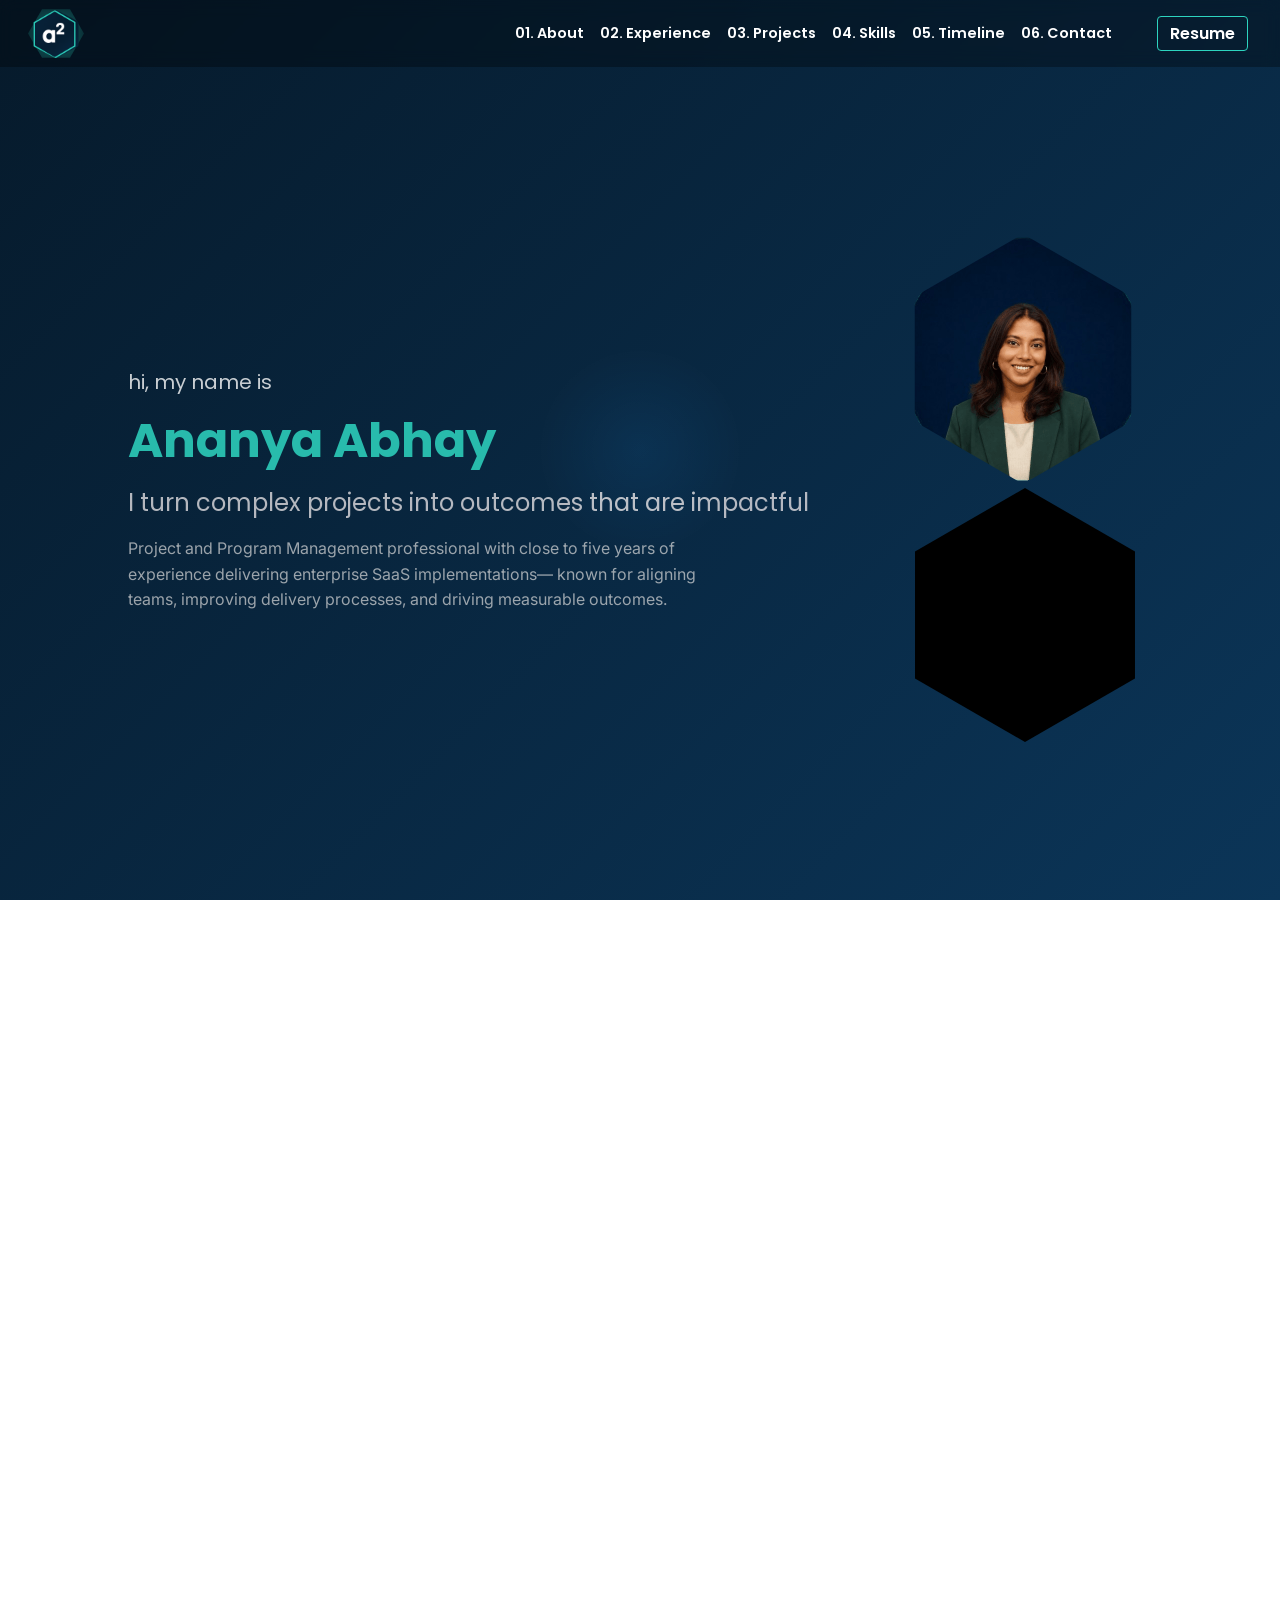
==== index.html @ 92afe9b0 "Refactor job section layout and improve structure" ====
<!DOCTYPE html>
<html lang="en">

<head>

  <meta charset="UTF-8" />
  <meta name="viewport" content="width=device-width,initial-scale=1" />

  <!-- font awesome -->
  <link rel="stylesheet" href="https://cdnjs.cloudflare.com/ajax/libs/font-awesome/6.5.2/css/all.min.css">


  <meta property="og:site_name" content="Ananya Abhay" />

  <meta property="og:image:alt" content="Portrait of Ananya Abhay, SaaS Project Manager and Program Manager" />

  <!-- 1) Basic SEO -->
  <title>Ananya Abhay | Project &amp; Program Manager | SaaS &amp; PMO</title>
  <meta name="description"
    content="Project Manager in Bengaluru with approximately 5 years of program management experience across enterprise Software delivery, PMO governance, consulting, integrations and AI-enabled workflows.">

  <!-- 2) Open Graph -->
  <meta property="og:type" content="profile" />
  <meta property="og:locale" content="en_IN" />
  <meta property="og:url" content="https://ananyaabhay.github.io/" />
  <meta property="og:title" content="Ananya Abhay | Project &amp; Program Manager | SaaS &amp; PMO" />
  <meta property="og:description"
    content="Project and Program Manager in Bengaluru with 5 years across enterprise SaaS delivery, PMO governance, and consulting. Currently a PM Consultant at Deloitte USI.">
  <meta property="og:image" content="https://ananyaabhay.github.io/assets/image_aa.png" />
  <meta property="og:image:width" content="500" />
  <meta property="og:image:height" content="500" />

  <!-- 3) Twitter Card -->
  <meta name="twitter:card" content="summary" />
  <meta name="twitter:title" content="Ananya Abhay | Project &amp; Program Manager | SaaS &amp; PMO" />
  <meta name="twitter:description"
    content="Project and Program Manager in Bengaluru with 5 years across enterprise SaaS delivery, PMO governance, and consulting. Currently a PM Consultant at Deloitte USI.">
  <meta name="twitter:image" content="https://ananyaabhay.github.io/assets/image_aa.png" />

  <!-- 4) JSON-LD Structured Data -->
  <script type="application/ld+json">
{
  "@context": "https://schema.org",
  "@graph": [
    {
      "@type": "WebSite",
      "@id": "https://ananyaabhay.github.io/#website",
      "url": "https://ananyaabhay.github.io/",
      "name": "Ananya Abhay",
      "alternateName": "Ananya Abhay Portfolio"
    },
    {
      "@type": "ProfilePage",
      "@id": "https://ananyaabhay.github.io/#profile",
      "url": "https://ananyaabhay.github.io/",
      "name": "Ananya Abhay | SaaS Project and Program Manager",
      "isPartOf": {
        "@id": "https://ananyaabhay.github.io/#website"
      },
      "mainEntity": {
        "@type": "Person",
        "@id": "https://ananyaabhay.github.io/#person",
        "name": "Ananya Abhay",
        "url": "https://ananyaabhay.github.io/",
        "image": "https://ananyaabhay.github.io/assets/image_aa.png",
        "jobTitle": "Project Management Consultant",
        "description": "Project and Program Manager in Bengaluru with 5 years across enterprise SaaS delivery, PMO governance, professional services, and consulting.",
        "email": "mailto:ananyaabhay@gmail.com",
        "worksFor": {
          "@type": "Organization",
          "name": "Deloitte USI"
        },
        "alumniOf": {
          "@type": "CollegeOrUniversity",
          "name": "Daulat Ram College, University of Delhi"
        },
        "award": [
          "All India Rank 1, Common Entrance Exam, Gokhale Institute of Politics and Economics (2021)",
          "Info Edge Spot-on Award (Q4 2023)",
          "Info Edge Acing It Award (Q3 2022)",
          "Info Edge Star Team Award (Q3 2022)"
        ],
        "address": {
          "@type": "PostalAddress",
          "addressLocality": "Bengaluru",
          "addressRegion": "Karnataka",
          "addressCountry": "IN"
        },
        "knowsAbout": [
          "Program Management",
          "Project Management",
          "PMO Governance",
          "RMO Governance",
          "Enterprise SaaS Implementation",
          "Professional Services Delivery",
          "Agile Delivery",
          "Stakeholder Management",
          "Risk and RAID Management",
          "Resource Planning",
          "Process Optimization",
          "Client Onboarding",
          "Portfolio Management",
          "Enterprise Integrations",
          "User Acceptance Testing",
          "Jira",
          "Confluence",
          "Smartsheet",
          "Power BI",
          "SQL",
          "API Integration Planning",
          "Business Intelligence"
        ],
        "sameAs": [
          "https://www.linkedin.com/in/ananyaabhay",
          "https://github.com/ananyaabhay"
        ]
      }
    }
  ]
}
  </script>
  <link rel="icon" href="assets/favicon.png" sizes="any" type="image/png" />

  <!-- Fonts -->
  <link rel="preconnect" href="https://fonts.googleapis.com">
  <link rel="preconnect" href="https://fonts.gstatic.com" crossorigin>
  <link rel="stylesheet"
    href="https://fonts.googleapis.com/css2?family=Inter:wght@400;600;700&family=Poppins:wght@400;600;700&display=swap">
  <link rel="stylesheet" href="css/styles.css" />
  <link rel="canonical" href="https://ananyaabhay.github.io/" />
</head>

<body>

  <!-- LOADER: hex draws, logo sits inside (clipped) -->
  <div id="loader">
    <div class="loader-wrap" aria-label="Loading">
      <!-- Hex outline that draws -->
      <svg class="loader-hex" viewBox="0 0 100 100" aria-hidden="true">
        <defs>
          <!-- subtle glow on the stroke -->
          <filter id="hexGlow" x="-50%" y="-50%" width="200%" height="200%">
            <feGaussianBlur stdDeviation="2" result="blur" />
            <feMerge>
              <feMergeNode in="blur" />
              <feMergeNode in="SourceGraphic" />
            </feMerge>
          </filter>

          <!-- gradient stroke (very subtle) -->
          <linearGradient id="hexStroke" x1="0%" y1="0%" x2="100%" y2="100%">
            <stop offset="0%" stop-color="#2DD4BF" stop-opacity="0.95" />
            <stop offset="100%" stop-color="#60A5FA" stop-opacity="0.75" />
          </linearGradient>

          <!-- hex clip for the logo -->
          <clipPath id="hexClip">
            <polygon points="50,5 90,30 90,70 50,95 10,70 10,30" />
          </clipPath>
        </defs>

        <polygon class="hex-outline" points="50,5 90,30 90,70 50,95 10,70 10,30" fill="none" stroke="url(#hexStroke)"
          stroke-width="4" stroke-linejoin="round" filter="url(#hexGlow)" />
      </svg>

      <!-- Your favicon, clipped to the hex and faded in -->
      <img class="loader-logo" src="assets/favicon.png" alt="" width="256" height="256">
    </div>
  </div>


  <!-- top nav -->
  <nav class="main-nav">
    <div class="nav-left">
      <button class="menu-toggle" aria-label="Open menu" aria-expanded="false" aria-controls="nav-links">
        <i class="fa-solid fa-bars"></i>
      </button>

      <div class="nav-logo">
        <img src="assets/favicon.png" alt="Ananya Logo" width="256" height="256">
      </div>
    </div>

    <div id="nav-links" class="nav-links">
      <a href="#about">01. About</a>
      <a href="#jobs">02. Experience</a>
      <a href="#projects">03. Projects</a>
      <a href="#skills">04. Skills</a>
      <a href="#timeline">05. Timeline</a>
      <a href="#contact">06. Contact</a>
      <a href="assets/Resume_AA_p.pdf" target="_blank" rel="noopener noreferrer" class="resume-btn">Resume</a>
    </div>
  </nav>


  <!-- landing -->
  <section id="landing">
    <div class="landing-content">
      <p class="intro">hi, my name is</p>
      <h1 class="name">Ananya Abhay</h1>
      <h2 class="tagline">
        I turn complex projects into outcomes that are
        <span id="anim-word">impactful</span>
      </h2>
      <p class="summary">
        Project and Program Management professional with close to five years of experience delivering enterprise SaaS
        implementations—
        known for aligning teams, improving delivery processes, and driving measurable outcomes.
      </p>
    </div>
    <div class="landing-image">
      <div class="hex-frame">
        <img src="assets/image_aa.png" alt="Portrait of Ananya Abhay, SaaS Project Manager and Program Manager"
          width="500" height="500">
        <svg class="hex-outline" viewBox="0 0 100 100" aria-hidden="true" focusable="false">
          <path d="M50 0 L93.3 25 L93.3 75 L50 100 L6.7 75 L6.7 25 Z" />
        </svg>
      </div>
    </div>
  </section>

  <!-- about -->
  <section id="about">
    <div class="section-title"><span class="num">01.</span>
      <h2>About</h2>
    </div>
    <p class="status-badge">
      <span class="status-dot" aria-hidden="true"></span>
      <span class="status-ver">v4.0</span>
      <span class="status-now">Project Management Consultant @ Deloitte USI · Bengaluru</span>
    </p>

    <div class="about-story">

      <div class="about-top">

        <p class="about-lead">
          I work where enterprise delivery, product decisions, and client outcomes meet —
          turning business requirements into practical plans across integrations, UAT,
          go-live, adoption, governance, and AI-enabled workflows.
        </p>

        <aside class="release-notes" aria-label="Current release">
          <div class="rn-head">
            <span class="rn-ver">v4.0</span>
            <span class="rn-label">current release</span>
          </div>
          <ul class="rn-list">
            <li><span class="rn-plus" aria-hidden="true">+</span> PMO governance for a Human Capital engagement</li>
            <li><span class="rn-plus" aria-hidden="true">+</span> Stakeholder forums &amp; RAID cadence</li>
            <li><span class="rn-plus" aria-hidden="true">+</span> Resource planning at consulting pace</li>
          </ul>
        </aside>

      </div>

      <div class="about-proof-grid">
        <div class="about-proof"><strong>15+</strong><span>enterprise SaaS rollouts</span></div>
        <div class="about-proof"><strong>12+</strong><span>concurrent implementations</span></div>
        <div class="about-proof"><strong>50%</strong><span>shorter delivery timelines</span></div>
        <div class="about-proof"><strong>15%</strong><span>post-launch adoption lift</span></div>
      </div>

    </div>

  </section>

  <!-- experience - old - backup
  <section id="jobs">
    <div class="section-title"><span class="num">02.</span>
      <h2>Where I’ve Worked</h2>
    </div>
    <div class="experience-section">
      <nav class="experience-nav" aria-label="Experience" role="tablist">
        <button class="xp-tab active" role="tab" aria-selected="true" aria-controls="job0" id="tab-job0">
          PM Consultant
        </button>
        <button class="xp-tab" role="tab" aria-selected="false" aria-controls="job1" id="tab-job1">
          Project Manager
        </button>
        <button class="xp-tab" role="tab" aria-selected="false" aria-controls="job2" id="tab-job2">
          Senior Project Lead
        </button>
        <button class="xp-tab" role="tab" aria-selected="false" aria-controls="job3" id="tab-job3">
          Project Lead
        </button>
        <button class="xp-tab" role="tab" aria-selected="false" aria-controls="job4" id="tab-job4">
          Sr. Executive CX &amp; Product
        </button>
      </nav>


      <div class="experience-content">
        <div id="job0" class="job-pane active" role="tabpanel" aria-labelledby="tab-job0" tabindex="0">
          <h3>Project Management Consultant @ Deloitte USI</h3>
          <p>Apr 2026 – Present</p>
          <ul>
            <li>Lead PMO governance for a Human Capital engagement, coordinating stakeholder forums, milestone reviews,
              decisions, and action follow-through across multiple workstreams.</li>
            <li>Own project plans, RAID logs, and executive status reporting, surfacing delivery risks, dependencies,
              resource constraints, and delays to support timely decisions and escalation.</li>
            <li>Coordinate staffing demand, resource allocation, and onboarding/offboarding with resource managers and
              recruiters, improving visibility into deployment needs and fulfilment status.</li>
          </ul>
        </div>
        <div id="job1" class="job-pane" role="tabpanel" aria-labelledby="tab-job1" tabindex="0">
          <h3>Project Manager @ InfoEdge</h3>
          <p>Apr 2025 – Apr 2026</p>
          <ul>
            <li>Managed a delivery team and portfolio of 12+ concurrent enterprise SaaS implementations, balancing
              priorities, capacity, risks, cross-project dependencies, delivery quality, and client outcomes.</li>
            <li>Built portfolio-level governance through standardized delivery reviews, dashboards, escalation
              mechanisms, and implementation playbooks, reducing average implementation timelines by 50%.</li>
            <li>Partnered with Sales, Product, and enterprise customers during presales and solutioning to define scope,
              estimate effort, and translate fit-gap findings—including AI-enabled recruitment workflows—into delivery
              plans and change requests.</li>
          </ul>
        </div>

        <div id="job2" class="job-pane" role="tabpanel" aria-labelledby="tab-job2" tabindex="0">
          <h3>Senior Project Lead @ InfoEdge</h3>
          <p>Apr 2024 – Mar 2025</p>
          <ul>
            <li>Led 8+ complex enterprise implementations for larger accounts, owning delivery plans, cross-functional
              dependencies, client readiness, and escalations from kickoff through go-live.
            </li>
            <li>Ran governance and steering reviews with senior stakeholders, using delivery dashboards and status decks
              to drive decisions on scope, risks, timelines, and open actions.</li>
            <li>Mentored project leads and improved post-launch adoption by 15% through usage analysis, targeted
              enablement, and structured transition to BAU teams.</li>
          </ul>
        </div>

        <div id="job3" class="job-pane" role="tabpanel" aria-labelledby="tab-job3" tabindex="0">
          <h3>Project Lead @ InfoEdge</h3>
          <p>Apr 2023 – Mar 2024</p>
          <ul>
            <li>Led day-to-day delivery for 6+ projects, coordinating associates and cross-functional teams across
              requirements, configuration, integrations, UAT, and go-live.
            </li>
            <li>Prepared governance decks, delivery dashboards, and status reports, and facilitated recurring client
              calls to track milestones, risks, decisions, and action closure.</li>
            <li>Coordinated 17+ third-party integrations across HRMS platforms, job boards, assessments, BGV, SSO, and
              APIs, while continuing hands-on configuration where required.</li>
          </ul>
        </div>

        <div id="job4" class="job-pane" role="tabpanel" aria-labelledby="tab-job4" tabindex="0">
          <h3>Sr. Executive CX &amp; Product @ InfoEdge</h3>
          <p>Nov 2021 – Mar 2023</p>
          <ul>
            <li>Configured enterprise ATS workflows for 10+ clients, translating recruitment processes and functional
              requirements into system setup and implementation documentation.</li>
            <li>Executed UAT and quality-validation cycles across pre-production and live environments, coordinating
              defect triage and documentation checks to reduce average bug turnaround time by 20%.</li>
            <li>Delivered administrator and end-user training, supported go-live readiness, and created user guides to
              enable smooth adoption and handover.</li>
          </ul>
        </div>
      </div>
    </div>
  </section> -->

  <!-- experience / new -->
  <section id="jobs">

    <div class="section-title">
      <span class="num">02.</span>
      <h2>Where I’ve Worked</h2>
    </div>

    <div class="experience-accordion">

      <!-- 1. Deloitte -->
      <article class="xp-item is-open">

        <button class="xp-trigger" type="button" aria-expanded="true" aria-controls="xp-panel-0" id="xp-trigger-0">
          <span class="xp-heading">
            <span class="xp-role">Project Management Consultant</span>
            <span class="xp-company">Deloitte USI</span>
          </span>

          <span class="xp-period">Apr 2026 – Present</span>

          <i class="fa-solid fa-chevron-down xp-chevron" aria-hidden="true"></i>
        </button>

        <div class="xp-panel" id="xp-panel-0" role="region" aria-labelledby="xp-trigger-0">
          <ul>
            <li>
              Lead PMO governance for a Human Capital engagement, coordinating
              stakeholder forums, milestone reviews, decisions, and action
              follow-through across multiple workstreams.
            </li>

            <li>
              Own project plans, RAID logs, and executive status reporting,
              surfacing delivery risks, dependencies, resource constraints,
              and delays to support timely decisions and escalation.
            </li>

            <li>
              Coordinate staffing demand, resource allocation, and
              onboarding/offboarding with resource managers and recruiters,
              improving visibility into deployment needs and fulfilment status.
            </li>
          </ul>
        </div>

      </article>


      <!-- 2. Project Manager -->
      <article class="xp-item">

        <button class="xp-trigger" type="button" aria-expanded="false" aria-controls="xp-panel-1" id="xp-trigger-1">
          <span class="xp-heading">
            <span class="xp-role">Project Manager</span>
            <span class="xp-company">InfoEdge</span>
          </span>

          <span class="xp-period">Apr 2025 – Apr 2026</span>

          <i class="fa-solid fa-chevron-down xp-chevron" aria-hidden="true"></i>
        </button>

        <div class="xp-panel" id="xp-panel-1" role="region" aria-labelledby="xp-trigger-1" hidden>
          <ul>
            <li>
              Managed a delivery team and portfolio of 12+ concurrent enterprise
              SaaS implementations, balancing priorities, capacity, risks,
              cross-project dependencies, delivery quality, and client outcomes.
            </li>

            <li>
              Built portfolio-level governance through standardized delivery
              reviews, dashboards, escalation mechanisms, and implementation
              playbooks, reducing average implementation timelines by 50%.
            </li>

            <li>
              Partnered with Sales, Product, and enterprise customers during
              presales and solutioning to define scope, estimate effort, and
              translate fit-gap findings—including AI-enabled recruitment
              workflows—into delivery plans and change requests.
            </li>
          </ul>
        </div>

      </article>


      <!-- 3. Senior Project Lead -->
      <article class="xp-item">

        <button class="xp-trigger" type="button" aria-expanded="false" aria-controls="xp-panel-2" id="xp-trigger-2">
          <span class="xp-heading">
            <span class="xp-role">Senior Project Lead</span>
            <span class="xp-company">InfoEdge</span>
          </span>

          <span class="xp-period">Apr 2024 – Mar 2025</span>

          <i class="fa-solid fa-chevron-down xp-chevron" aria-hidden="true"></i>
        </button>

        <div class="xp-panel" id="xp-panel-2" role="region" aria-labelledby="xp-trigger-2" hidden>
          <ul>
            <li>
              Led 8+ complex enterprise implementations for larger accounts,
              owning delivery plans, cross-functional dependencies, client
              readiness, and escalations from kickoff through go-live.
            </li>

            <li>
              Ran governance and steering reviews with senior stakeholders,
              using delivery dashboards and status decks to drive decisions
              on scope, risks, timelines, and open actions.
            </li>

            <li>
              Mentored project leads and improved post-launch adoption by 15%
              through usage analysis, targeted enablement, and structured
              transition to BAU teams.
            </li>
          </ul>
        </div>

      </article>


      <!-- 4. Project Lead -->
      <article class="xp-item">

        <button class="xp-trigger" type="button" aria-expanded="false" aria-controls="xp-panel-3" id="xp-trigger-3">
          <span class="xp-heading">
            <span class="xp-role">Project Lead</span>
            <span class="xp-company">InfoEdge</span>
          </span>

          <span class="xp-period">Apr 2023 – Mar 2024</span>

          <i class="fa-solid fa-chevron-down xp-chevron" aria-hidden="true"></i>
        </button>

        <div class="xp-panel" id="xp-panel-3" role="region" aria-labelledby="xp-trigger-3" hidden>
          <ul>
            <li>
              Led day-to-day delivery for 6+ projects, coordinating associates
              and cross-functional teams across requirements, configuration,
              integrations, UAT, and go-live.
            </li>

            <li>
              Prepared governance decks, delivery dashboards, and status reports,
              and facilitated recurring client calls to track milestones, risks,
              decisions, and action closure.
            </li>

            <li>
              Coordinated 17+ third-party integrations across HRMS platforms,
              job boards, assessments, BGV, SSO, and APIs, while continuing
              hands-on configuration where required.
            </li>
          </ul>
        </div>

      </article>


      <!-- 5. CX & Product -->
      <article class="xp-item">

        <button class="xp-trigger" type="button" aria-expanded="false" aria-controls="xp-panel-4" id="xp-trigger-4">
          <span class="xp-heading">
            <span class="xp-role">Sr. Executive, CX &amp; Product</span>
            <span class="xp-company">InfoEdge</span>
          </span>

          <span class="xp-period">Nov 2021 – Mar 2023</span>

          <i class="fa-solid fa-chevron-down xp-chevron" aria-hidden="true"></i>
        </button>

        <div class="xp-panel" id="xp-panel-4" role="region" aria-labelledby="xp-trigger-4" hidden>
          <ul>
            <li>
              Configured enterprise ATS workflows for 10+ clients, translating
              recruitment processes and functional requirements into system
              setup and implementation documentation.
            </li>

            <li>
              Executed UAT and quality-validation cycles across pre-production
              and live environments, coordinating defect triage and documentation
              checks to reduce average bug turnaround time by 20%.
            </li>

            <li>
              Delivered administrator and end-user training, supported go-live
              readiness, and created user guides to enable smooth adoption and
              handover.
            </li>
          </ul>
        </div>

      </article>

    </div>

  </section>

  <!-- projects -->
  <section id="projects">

    <div class="section-title">
      <span class="num">03.</span>
      <h2>Projects</h2>
    </div>

    <p class="projects-intro">
      Things I've built to think through problems, not just talk about them.
    </p>

    <div class="projects-grid">

      <!-- INTERNAL MOBILITY AGENT -->
      <article class="project-card">

        <div class="project-body">

          <div class="project-topline">
            <div class="project-meta">
              <span class="project-type">
                PERSONAL PROJECT · AI PRODUCT CONCEPT
              </span>
            </div>

            <div class="project-icon" aria-hidden="true">
              <i class="fa-solid fa-users-viewfinder"></i>
            </div>
          </div>

          <h3 class="project-title">Internal Mobility Agent</h3>

          <p class="project-desc">
            An AI-assisted talent mobility concept that helps organizations
            discover internal talent before looking externally. It works in both
            directions — helping hiring teams find relevant employees for open
            roles and helping employees discover opportunities aligned with their
            skills and experience.
          </p>
          <button class="project-toggle" type="button" aria-expanded="false">
            <span>See more</span>
            <i class="fa-solid fa-chevron-down" aria-hidden="true"></i>
          </button>

          <ul class="project-tags project-extra">
            <li>AI Agent</li>
            <li>Talent Mobility</li>
            <li>Product Prototype</li>
          </ul>

          <div class="project-actions project-extra">
            <a href="https://github.com/ananyaabhay/ananyaabhay.github.io/blob/main/projects/internal-mobility-ai-agent/index.html"
              target="_blank" rel="noopener noreferrer" class="proj-btn proj-btn-outline">
              <i class="fa-brands fa-github" aria-hidden="true"></i>
              View code
            </a>

            <a href="projects/internal-mobility-ai-agent/index.html" target="_blank" rel="noopener noreferrer"
              class="proj-btn proj-btn-filled">
              <i class="fa-solid fa-arrow-up-right-from-square" aria-hidden="true"></i>
              Explore prototype
            </a>

          </div>

        </div>

      </article>


      <!-- AGENT ROULETTE -->
      <article class="project-card project-card-wip">

        <div class="project-body">

          <div class="project-topline">
            <div class="project-meta">
              <span class="project-type">
                GAMING SIDE QUEST · WORK IN PROGRESS
              </span>
            </div>

            <div class="project-icon project-icon-wip" aria-hidden="true">
              <i class="fa-solid fa-dice"></i>
            </div>
          </div>

          <h3 class="project-title">Agent Roulette</h3>

          <p class="project-desc">
            A just-for-fun, unofficial side experiment inspired by Riot Games'
            VALORANT. Add the stack, choose Competitive or Unrated, and let the
            app deal everyone a unique agent while still nudging the team toward
            a playable composition. Enough structure to avoid five duelists.
            Enough chaos to keep the game fun.
          </p>
          <button class="project-toggle" type="button" aria-expanded="false">
            <span>See more</span>
            <i class="fa-solid fa-chevron-down" aria-hidden="true"></i>
          </button>

          <ul class="project-tags project-extra">
            <li>Team Composition</li>
            <li>Rule-Based Logic</li>
            <li>Randomization</li>
          </ul>

          <div class="project-wip-note project-extra">
            <i class="fa-solid fa-gamepad" aria-hidden="true"></i>
            Currently in agent select
          </div>

        </div>

      </article>

    </div>

  </section>

  <!-- skills -->
  <section id="skills">
    <div class="section-title"><span class="num">04.</span>
      <h2>Skills</h2>
    </div>

    <p class="skills-intro">The stack behind the status report.</p>

    <div class="skills-grid">

      <article class="skill-card">
        <h3 class="skill-card-title">Delivery &amp; Governance</h3>
        <p class="skill-card-note">Where the work gets shaped, tracked, and unblocked.</p>
        <ul class="skill-chips">
          <li>Program Management</li>
          <li>Project Management</li>
          <li>PMO / RMO Governance</li>
          <li>Enterprise SaaS Implementation</li>
          <li>Professional Services</li>
          <li>Agile Delivery</li>
          <li>Stakeholder Management</li>
          <li>Risk &amp; RAID Management</li>
          <li>Resource Planning</li>
          <li>Process Optimization</li>
          <li>Client Onboarding</li>
          <li>Cross-functional Leadership</li>
        </ul>
      </article>

      <article class="skill-card">
        <h3 class="skill-card-title">Tools &amp; Platforms</h3>
        <p class="skill-card-note">Where the work actually lives.</p>
        <ul class="skill-chips">
          <li>Jira</li>
          <li>Confluence</li>
          <li>Smartsheet</li>
          <li>Power BI</li>
          <li>Postman</li>
          <li>GitHub</li>
          <li>GitLab</li>
          <li>Jenkins</li>
          <li>Claude</li>
          <li>ChatGPT</li>
          <li>Copilot</li>
          <li>MS Office</li>
        </ul>
      </article>

      <article class="skill-card">
        <h3 class="skill-card-title">Technical Fluency</h3>
        <p class="skill-card-note">Enough depth to ask engineering the right questions.</p>
        <ul class="skill-chips">
          <li>SQL</li>
          <li>MongoDB</li>
          <li>REST APIs</li>
          <li>API Testing</li>
          <li>Integration Planning</li>
          <li>UAT Strategy</li>
          <li>SSO &amp; HRMS Integrations</li>
          <li>AWS &amp; Azure Monitoring</li>
          <li>Business Intelligence</li>
        </ul>
      </article>

    </div>
  </section>

  <!-- timeline -->
  <section id="timeline">
    <div class="section-title"><span class="num">05.</span>
      <h2>Timeline</h2>
    </div>

    <p class="tl-intro">Just life, shipped in releases.</p>

    <ol class="tl">

      <li class="tl-item">
        <div class="tl-content" tabindex="0">
          <div class="tl-meta">
            <span class="tl-ver">v0.1</span>
            <span class="tl-year">initial commit</span>
          </div>
          <h3 class="tl-title">Arrival</h3>
          <p class="tl-desc">Born. Began a lifelong habit of asking "why?" — closely followed by "by when?"</p>
        </div>
      </li>

      <li class="tl-item">
        <div class="tl-content" tabindex="0">
          <div class="tl-meta">
            <span class="tl-ver">v0.5</span>
            <span class="tl-year">2017 – 2020</span>
          </div>
          <h3 class="tl-title">School → Uni</h3>
          <p class="tl-desc">Economics at Delhi University, plus more extra-curriculars than was strictly advisable.
            Co-founded an all-women consulting chapter and scaled it to 45+ members. The get-things-done gene kicks in.
          </p>
        </div>
      </li>

      <li class="tl-item">
        <div class="tl-content" tabindex="0">
          <div class="tl-meta">
            <span class="tl-ver">v0.9</span>
            <span class="tl-year">2020 – 2021</span>
          </div>
          <h3 class="tl-title">The Covid Gap</h3>
          <p class="tl-desc">Pause, perspective, resilience — canon event unlocked. Also placed All India Rank 1 in the
            Gokhale Institute entrance exam.</p>
        </div>
      </li>

      <li class="tl-item">
        <div class="tl-content" tabindex="0">
          <div class="tl-meta">
            <span class="tl-ver">v1.0</span>
            <span class="tl-year">2021 – 2023</span>
          </div>
          <h3 class="tl-title">First Ship</h3>
          <p class="tl-desc">Enterprise ATS configuration, UAT cycles, and go-lives. Learned what "done" actually means
            when a client is waiting on the other end.</p>
        </div>
      </li>

      <li class="tl-item">
        <div class="tl-content" tabindex="0">
          <div class="tl-meta">
            <span class="tl-ver">v2.0</span>
            <span class="tl-year">2023 – 2025</span>
          </div>
          <h3 class="tl-title">Leading Delivery</h3>
          <p class="tl-desc">From running projects to running teams. 17+ third-party integrations, governance decks, and
            the first real taste of portfolio-level thinking.</p>
        </div>
      </li>

      <li class="tl-item">
        <div class="tl-content" tabindex="0">
          <div class="tl-meta">
            <span class="tl-ver">v3.0</span>
            <span class="tl-year">2025 – 2026</span>
          </div>
          <h3 class="tl-title">Scaling Delivery</h3>
          <p class="tl-desc">12+ concurrent implementations, a PMO built from scratch, and average delivery timelines
            cut by half.</p>
        </div>
      </li>

      <li class="tl-item is-current">
        <div class="tl-content" tabindex="0">
          <div class="tl-meta">
            <span class="tl-ver">v4.0</span>
            <span class="tl-year">2026 – present</span>
            <span class="tl-tag">current release</span>
          </div>
          <h3 class="tl-title">Consulting</h3>
          <p class="tl-desc">Deloitte USI. PMO governance for a Human Capital engagement — stakeholder forums, RAID
            logs, and resource planning at consulting pace.</p>
        </div>
      </li>
    </ol>
  </section>

  <!-- contact -->
  <section id="contact">
    <div class="section-title"><span class="num">06.</span>
      <h2>Get in touch</h2>
    </div>
    <p class="contact-text contact-lead">That's me so far… let's connect next.</p>
    <p class="contact-text contact-sub">
      I'm always up for new challenges or a coffee chat.
      Drop a note — I’ll get back fast.
    </p>

    <div class="contact-box">
      <a href="mailto:ananyaabhay@gmail.com">Hit me up</a>
    </div>

    <div class="contact-icons">
      <a href="https://linkedin.com/in/ananyaabhay" target="_blank" rel="noopener noreferrer" aria-label="LinkedIn"></a>
      <i class="fa-brands fa-linkedin"></i>
      </a>
      <a href="https://github.com/ananyaabhay" target="_blank" rel="noopener noreferrer" aria-label="GitHub">
        <i class="fa-brands fa-github"></i>
      </a>
    </div>

  </section>


  <!-- footer -->
  <footer>© 2026 Ananya Abhay</footer>

  <script src="js/scripts.js"></script>
</body>

</html>
---- css/styles.css ----
/* ══════════════════════════════════════════════════════════════
Structure, top to bottom:

     1. Base rules              (apply at every width)
     2. @keyframes
     3. @media (min-width: 721px)   desktop-only
     4. @media (min-width: 860px)   wide-desktop tweaks
     5. @media (max-width: 720px)   ALL mobile rules — one block
     6. @media (prefers-reduced-motion: reduce)

   Remember: ONE rule per selector per block. When adding a mobile style,
   put it in the single max-width:720px block — do not create a
   new one. Duplicate blocks are what previously required 13
   !important declarations to resolve; there are now none.
   ══════════════════════════════════════════════════════════════ */


/* ─── RESET & BASE ────────────────────────────────────────────── */

* {
  margin: 0;
  padding: 0;
  box-sizing: border-box;
}

html {
  height: 100%;
  overflow-x: hidden;
  scroll-behavior: smooth;
}

body {
  height: 100%;
  overflow-x: hidden;
  scroll-behavior: smooth;
  --mouse-x: 50%;
  --mouse-y: 50%;
  --spotlight-size: 169px;
  /* was calc(150px + 0.5cm) */
  background: linear-gradient(135deg, #061A2B, #0B3558);
  font-family: 'Inter', sans-serif;
  color: #fff;
  position: relative;
  scroll-snap-type: y proximity;
}

body::before {
  content: '';
  position: fixed;
  inset: 0;
  background: radial-gradient(circle var(--spotlight-size) at var(--mouse-x) var(--mouse-y), rgba(255, 255, 255, .25), transparent 60%);
  pointer-events: none;
  mix-blend-mode: overlay;
}

/* Required whenever <img> carries width/height attributes.
   Those attributes are presentational hints that apply to any
   property CSS doesn't set — so a CSS-set width with no height
   lets height="500" through and stretches the image. */
img {
  height: auto;
}

/* ─── ♿ GLOBAL FOCUS RING ────────────────────────────────────
   One rule covers every interactive element. :focus-visible only
   fires for keyboard/AT, so mouse clicks stay clean. */
a:focus-visible,
button:focus-visible,
[tabindex]:focus-visible {
  outline: 2px solid #2DD4BF;
  outline-offset: 3px;
  border-radius: 4px;
}

/* ─── TOP NAV ─────────────────────────────────────────────────── */

nav.main-nav {
  position: fixed;
  top: 0;
  left: 0;
  right: 0;
  display: flex;
  justify-content: space-between;
  align-items: center;
  padding: .6rem 2rem;
  background: rgba(0, 0, 0, .3);
  backdrop-filter: blur(8px);
  z-index: 10;
  font-family: 'Poppins', sans-serif;
}

.main-nav .nav-links {
  display: flex;
  gap: 1rem;
  align-items: center;
}

.main-nav .nav-links a:not(.resume-btn) {
  font-size: .9rem;
  font-weight: 600;
  color: #fff;
  text-decoration: none;
  transition: color .2s;
}

.main-nav .nav-links a:not(.resume-btn):hover {
  color: #2DD4BF;
}

.resume-btn {
  margin-left: 29px;
  /* was calc(3rem - 0.5cm) */
  font-size: 1rem;
  font-weight: 600;
  color: #fff;
  text-decoration: none;
  border: 1px solid #2DD4BF;
  padding: .25rem .75rem;
  border-radius: 4px;
  transition: color .2s;
}

.resume-btn:hover {
  color: #2DD4BF;
}

.nav-logo {
  position: relative;
  width: 3rem;
  height: 3rem;
  display: flex;
  align-items: center;
  justify-content: center;
}

.nav-logo img {
  width: 100%;
  height: 100%;
  display: block;
  object-fit: contain;
  box-shadow: none;
  border-radius: 0;
  position: relative;
  z-index: 1;
}

.nav-logo::before {
  content: "";
  position: absolute;
  inset: -4px;
  background: rgba(45, 212, 191, .86);
  clip-path: polygon(25% 6.7%, 75% 6.7%, 100% 50%, 75% 93.3%, 25% 93.3%, 0% 50%);
  filter: blur(10px);
  opacity: .35;
  z-index: 0;
  pointer-events: none;
  transition: opacity .35s, transform .25s;
}

.nav-logo:hover::before {
  opacity: .55;
  transform: scale(1.05);
}

.nav-logo:hover img {
  transform: translateZ(0) scale(1.02);
  transition: transform .25s;
}

.menu-toggle {
  display: none;
  border: 0;
  background: transparent;
  color: #fff;
  font-size: 1.2rem;
}

.nav-left {
  display: flex;
  align-items: center;
  gap: .6rem;
}


/* ─── SECTIONS & TITLES ───────────────────────────────────────── */

section {
  height: 100vh;
  scroll-snap-align: start;
  padding: 0 10%;
  display: flex;
  flex-direction: column;
  justify-content: center;
  align-items: flex-start;
  text-align: left;
}

.section-title {
  display: flex;
  align-items: center;
  margin-bottom: .5rem;
}

.section-title .num {
  font-family: 'Poppins', sans-serif;
  color: rgba(45, 212, 191, .86);
  font-weight: 600;
  margin-right: .5rem;
}

.section-title h2 {
  font-family: 'Poppins', sans-serif;
  font-size: 2rem;
  font-weight: 400;
  margin: 0;
  position: relative;
}

.section-title h2::after {
  content: '';
  display: inline-block;
  width: 40px;
  height: 1px;
  background: rgba(45, 212, 191, .86);
  margin-left: 8px;
  vertical-align: middle;
}


/* ─── LANDING ─────────────────────────────────────────────────── */

#landing {
  display: flex;
  flex-direction: row;
  justify-content: space-between;
  align-items: center;
  gap: clamp(1.5rem, 4vw, 3.5rem);
  padding-top: 5rem;
}

.landing-content {
  flex: 1;
  min-width: 0;
  text-align: left;
}

#landing p.intro {
  font-family: 'Poppins', sans-serif;
  font-size: 1.25rem;
  font-weight: 400;
  color: rgba(250, 250, 250, .8);
  margin-bottom: .5rem;
}

#landing h1.name {
  font-family: 'Poppins', sans-serif;
  font-size: 3rem;
  font-weight: 700;
  color: rgba(45, 212, 191, .86);
  margin-bottom: .5rem;
}

#landing h2.tagline {
  font-family: 'Poppins', sans-serif;
  font-size: 1.5rem;
  font-weight: 400;
  color: rgba(241, 236, 238, .74);
  margin-bottom: 1rem;
}

#landing p.summary {
  max-width: 600px;
  line-height: 1.6;
  color: rgba(218, 218, 218, .7);
}


/* ─── ABOUT & STATUS BADGE ────────────────────────────────────── */

#about ul {
  padding-left: 1.4rem;
}

#about li {
  margin-left: .2rem;
}

.status-badge {
  display: inline-flex;
  align-items: center;
  flex-wrap: wrap;
  gap: .5rem;
  margin-bottom: 1.1rem;
  padding: .4rem .85rem;
  border: 1px solid rgba(45, 212, 191, .35);
  border-radius: 999px;
  background: rgba(45, 212, 191, .07);
  font-size: .85rem;
  line-height: 1.4;
}

.status-dot {
  width: 8px;
  height: 8px;
  flex: 0 0 auto;
  border-radius: 50%;
  background: #2DD4BF;
  animation: status-pulse 2.4s ease-out infinite;
}

.status-ver {
  font-family: 'Poppins', sans-serif;
  font-weight: 700;
  letter-spacing: .3px;
  color: #2DD4BF;
}

.status-now {
  color: rgba(241, 236, 238, .82);
}

.about-story {
  width: 100%;
  max-width: 1000px;
}

/* lead + release panel share a row; stat strip spans the full
   1000px underneath, so all three align on the same outer edges */
.about-top {
  display: grid;
  grid-template-columns: minmax(0, 1.4fr) minmax(0, 1fr);
  gap: 2rem;
  align-items: stretch;
  margin-bottom: 2.4rem;
}

.about-lead {
  max-width: none;
  margin: .3rem 0 0;
  padding: .2rem 0 .2rem 1.25rem;

  background: none;
  border-left: 2px solid rgba(45, 212, 191, .85);
  border-radius: 0;

  color: rgba(240, 243, 247, .92);
  font-size: 1.2rem;
  line-height: 1.7;
  letter-spacing: -.01em;
}

/* ── 📦 RELEASE NOTES PANEL ──────────────────────────────────
   Extends the v4.0 status-badge motif. Fills the right column
   so the lead paragraph isn't floating against dead space. */
.release-notes {
  padding: 1.1rem 1.25rem 1.2rem;
  border: 1px solid rgba(45, 212, 191, .22);
  border-radius: 12px;
  background: rgba(45, 212, 191, .045);
}

.rn-head {
  display: flex;
  align-items: baseline;
  gap: .5rem;
  padding-bottom: .7rem;
  margin-bottom: .8rem;
  border-bottom: 1px solid rgba(45, 212, 191, .18);
}

.rn-ver {
  font-family: 'Poppins', sans-serif;
  font-size: .95rem;
  font-weight: 700;
  color: #2DD4BF;
}

.rn-label {
  font-size: .7rem;
  font-weight: 600;
  text-transform: uppercase;
  letter-spacing: .8px;
  color: rgba(218, 218, 218, .55);
}

.rn-list {
  list-style: none;
  padding: 0;
  margin: 0;
}

.rn-list li {
  display: flex;
  gap: .55rem;
  margin-bottom: .55rem;
  font-size: .88rem;
  line-height: 1.5;
  color: rgba(232, 236, 242, .8);
}

.rn-list li:last-child {
  margin-bottom: 0;
}

.rn-plus {
  flex: 0 0 auto;
  font-weight: 700;
  color: #2DD4BF;
}

/* ── STAT STRIP ─────────────────────────────────────────────── */
.about-proof-grid {
  display: grid;
  grid-template-columns: repeat(4, minmax(0, 1fr));
  gap: 0;
  width: 100%;
  padding-top: 1.6rem;
  border-top: 1px solid rgba(45, 212, 191, .28);
}

.about-proof {
  min-width: 0;
  padding: 0 1.3rem;
  background: none;
  border: 0;
  border-left: 1px solid rgba(255, 255, 255, .14);
  border-radius: 0;
  transition: transform .25s ease;
}

.about-proof:first-child {
  padding-left: 0;
  border-left: 0;
}

.about-proof:hover {
  transform: translateY(-3px);
}

.about-proof strong {
  display: block;
  margin-bottom: .4rem;
  font-family: 'Poppins', sans-serif;
  font-size: 2.25rem;
  font-weight: 700;
  line-height: 1;
  letter-spacing: -.02em;

  /* stops the layout jittering while the count-up runs */
  font-variant-numeric: tabular-nums;

  color: #2DD4BF;
  /* fallback */
  background: linear-gradient(135deg, #7FF3E2, #2DD4BF 55%, #1FA8C4);
  -webkit-background-clip: text;
  background-clip: text;
  -webkit-text-fill-color: transparent;
}

.about-proof span {
  display: block;
  font-size: .8rem;
  line-height: 1.5;
  color: rgba(222, 226, 232, .68);
}

/* ─── EXPERIENCE ──────────────────────────────────────────────── */

.experience-accordion {
  width: 100%;
  margin-top: 1rem;

  display: flex;
  flex-direction: column;

  gap: 8px;
}


/* Individual role */

.xp-item {
  width: 100%;

  border: 1px solid rgba(255, 255, 255, .13);
  border-radius: 8px;

  background: rgba(255, 255, 255, .018);

  overflow: hidden;

  transition:
    border-color .2s ease,
    background .2s ease;
}


.xp-item.is-open {
  min-height: 138px;

  border-color: rgba(45, 212, 191, .48);

  background:
    linear-gradient(90deg,
      rgba(45, 212, 191, .035),
      rgba(45, 212, 191, .012));
}


/* 48px collapsed header */

.xp-trigger {
  width: 100%;
  min-height: 48px;

  display: grid;
  grid-template-columns: minmax(0, 1fr) auto 14px;

  align-items: center;

  gap: .85rem;

  padding: 0 16px;

  border: 0;
  background: transparent;

  color: inherit;

  text-align: left;

  cursor: pointer;

  font-family: 'Inter', sans-serif;
}


/* Role + employer */

.xp-heading {
  min-width: 0;

  display: flex;
  align-items: baseline;
  flex-wrap: wrap;

  gap: .35rem .75rem;
}


.xp-role {
  font-family: 'Poppins', sans-serif;

  font-size: .88rem;
  font-weight: 600;

  color: rgba(245, 245, 245, .94);

  transition: color .2s ease;
}


.xp-item.is-open .xp-role {
  color: #2DD4BF;
}


.xp-company {
  font-size: .72rem;
  font-weight: 600;

  color: rgba(218, 218, 218, .66);
}


/* Period */

.xp-period {
  white-space: nowrap;

  font-size: .72rem;

  color: rgba(218, 218, 218, .58);
}


/* Chevron */

.xp-chevron {
  font-size: .65rem;

  color: rgba(218, 218, 218, .5);

  transition:
    transform .22s ease,
    color .2s ease;
}


.xp-item.is-open .xp-chevron {
  transform: rotate(180deg);

  color: #2DD4BF;
}


/* Expanded content */

.xp-panel {
  padding: 0 16px 14px;
}


.xp-panel[hidden] {
  display: none;
}


.xp-panel ul {
  margin: 0;

  padding: 0 0 0 1rem;

  color: rgba(225, 228, 233, .76);
}


.xp-panel li {
  margin-bottom: .38rem;
  padding-left: .15rem;

  font-size: .79rem;
  line-height: 1.45;
}


.xp-panel li:last-child {
  margin-bottom: 0;
}


.xp-panel li::marker {
  color: rgba(45, 212, 191, .78);
}


/* Hover */

.xp-item:not(.is-open):hover {
  border-color: rgba(255, 255, 255, .24);

  background: rgba(255, 255, 255, .03);
}


.xp-trigger:focus-visible {
  outline: 2px solid #2DD4BF;
  outline-offset: -3px;

  border-radius: 7px;
}


/* ─── TIMELINE ────────────────────────────────────────────────── */

.tl {
  position: relative;
  margin: 18px 0 0;
  padding-left: 24px;
  list-style: none;
}

.tl::before {
  content: "";
  position: absolute;
  inset: 0 auto 0 8px;
  width: 2px;
  background: linear-gradient(180deg, rgba(45, 212, 191, .45), rgba(96, 165, 250, .45));
  border-radius: 2px;
}

.tl-item {
  position: relative;
  margin: 0 0 18px;
}

.tl-content {
  background: #0f1115;
  color: #e7e8ee;
  border: 1px solid rgba(255, 255, 255, .06);
  border-radius: 14px;
  padding: 12px 14px;
  box-shadow: 0 10px 28px rgba(0, 0, 0, .18);
  transition: transform .18s ease, box-shadow .2s ease, border-color .2s ease;
  outline: none;
}

.tl-content:focus-visible {
  border-color: rgba(45, 212, 191, .86);
  box-shadow: 0 12px 32px rgba(45, 212, 191, .86);
  transform: translateY(-1px);
}

.tl-item:hover .tl-content {
  transform: translateY(-1px);
  box-shadow: 0 12px 32px rgba(0, 0, 0, .22);
}

.tl-title {
  font-size: 1.05rem;
  margin: 0 0 4px 0;
  letter-spacing: -.1px;
}

.tl-desc {
  margin: 0;
  color: #cfd3e1;
  font-size: .98rem;
  line-height: 1.55;
}

.tl-item+.tl-item {
  margin-top: 18px;
}

.tl-intro {
  color: rgba(218, 218, 218, .7);
  margin-bottom: .25rem;
}

.tl-meta {
  display: flex;
  align-items: center;
  flex-wrap: wrap;
  gap: .5rem;
  margin-bottom: .35rem;
}

.tl-ver {
  font-family: 'Poppins', sans-serif;
  font-size: .78rem;
  font-weight: 700;
  color: #2DD4BF;
  padding: .12rem .45rem;
  border: 1px solid rgba(45, 212, 191, .3);
  border-radius: 5px;
  background: rgba(45, 212, 191, .08);
}

.tl-year {
  font-size: .78rem;
  letter-spacing: .2px;
  color: rgba(207, 211, 225, .62);
}

.tl-tag {
  font-size: .7rem;
  font-weight: 700;
  text-transform: uppercase;
  letter-spacing: .6px;
  color: #061A2B;
  background: #2DD4BF;
  padding: .12rem .45rem;
  border-radius: 5px;
}

.tl-item.is-current .tl-content {
  border-color: rgba(45, 212, 191, .45);
  background: linear-gradient(180deg, rgba(45, 212, 191, .07), #0f1115 60%);
}

.tl-item.is-current::before {
  content: "";
  position: absolute;
  left: -20px;
  top: 22px;
  width: 10px;
  height: 10px;
  border-radius: 50%;
  background: #2DD4BF;
  box-shadow: 0 0 0 3px #061A2B, 0 0 12px rgba(45, 212, 191, .8);
}


/* ─── PROJECTS ─────────────────────────────────────────────────── */

#projects {
  height: auto;
  min-height: 100vh;
  padding-top: 6rem;
  padding-bottom: 5rem;
}

.projects-intro {
  color: rgba(218, 218, 218, .72);
  line-height: 1.6;
  max-width: 52ch;
  margin: .15rem 0 1.55rem;
}


/* GRID */

.projects-grid {
  display: grid;
  grid-template-columns: repeat(2, minmax(0, 1fr));

  /* Stops the two cards from becoming enormous on wide monitors */
  width: 100%;
  max-width: 1240px;

  gap: 1.15rem;

  /* Important: cards keep their natural height */
  align-items: start;
}


/* CARD */

.project-card {
  position: relative;
  min-width: 0;

  background: rgba(255, 255, 255, .035);
  border: 1px solid rgba(255, 255, 255, .09);
  border-radius: 14px;

  overflow: hidden;

  transition:
    border-color .25s ease,
    transform .25s ease,
    background .25s ease,
    box-shadow .25s ease;
}


/* Small accent line instead of a large thumbnail block */

.project-card::before {
  content: "";
  position: absolute;

  top: 0;
  left: 0;
  right: 0;

  height: 2px;

  background: linear-gradient(90deg,
      rgba(45, 212, 191, .9),
      rgba(96, 165, 250, .3));
}


.project-card:hover {
  border-color: rgba(45, 212, 191, .35);
  background: rgba(45, 212, 191, .045);

  transform: translateY(-3px);

  box-shadow: 0 14px 32px rgba(0, 0, 0, .16);
}


/* BODY */

.project-body {
  display: flex;
  flex-direction: column;

  padding: 1.35rem 1.45rem 1.4rem;
}


/* TOP ROW */

.project-topline {
  display: flex;
  align-items: center;
  justify-content: space-between;

  gap: 1rem;

  margin-bottom: .85rem;
}


.project-meta {
  min-width: 0;
  margin: 0;
}


.project-type {
  font-family: 'Poppins', sans-serif;

  font-size: .65rem;
  font-weight: 600;

  letter-spacing: .085em;
  text-transform: uppercase;

  color: rgba(218, 218, 218, .52);
}


/* PROJECT ICON */

.project-icon {
  width: 40px;
  height: 40px;

  flex: 0 0 40px;

  display: flex;
  align-items: center;
  justify-content: center;

  border-radius: 10px;

  border: 1px solid rgba(45, 212, 191, .22);
  background: rgba(45, 212, 191, .07);

  color: #2DD4BF;

  font-size: 1rem;
}


/* TITLE */

.project-title {
  font-family: 'Poppins', sans-serif;

  font-size: 1.08rem;
  font-weight: 600;

  line-height: 1.3;

  color: #2DD4BF;

  margin: 0 0 .6rem;
}


/* DESCRIPTION */

.project-desc {
  font-size: .86rem;

  color: rgba(218, 218, 218, .72);

  line-height: 1.62;

  margin: 0;
}

/* BASE / DESKTOP */

.project-toggle {
  display: none;
}

/* TAGS */

.project-tags {
  display: flex;
  flex-wrap: wrap;

  gap: .4rem;

  list-style: none;

  margin: 1rem 0 1.15rem;
  padding: 0;
}


.project-tags li {
  font-size: .69rem;

  color: rgba(45, 212, 191, .86);

  border: 1px solid rgba(45, 212, 191, .27);
  border-radius: 999px;

  padding: .18rem .56rem;
}


/* ACTIONS */

.project-actions {
  display: flex;

  gap: .55rem;

  flex-wrap: wrap;

  margin-top: .1rem;
}


.proj-btn {
  flex: 1;

  min-width: 125px;

  display: inline-flex;
  align-items: center;
  justify-content: center;

  gap: .4rem;

  font-size: .78rem;
  font-weight: 600;

  padding: .5rem .7rem;

  border-radius: 8px;

  text-decoration: none;

  transition:
    transform .15s ease,
    box-shadow .2s ease,
    background .2s ease,
    color .2s ease;
}


.proj-btn-outline {
  border: 1px solid rgba(45, 212, 191, .8);

  color: #2DD4BF;

  background: transparent;
}


.proj-btn-outline:hover {
  color: #061A2B;

  background: #2DD4BF;
}


.proj-btn-filled {
  border: 1px solid #2DD4BF;

  background: #2DD4BF;

  color: #061A2B;

  box-shadow: 0 7px 18px rgba(0, 0, 0, .16);
}


.proj-btn-filled:hover {
  background: #5EEAD4;
  border-color: #5EEAD4;

  transform: translateY(-1px);

  box-shadow: 0 10px 22px rgba(0, 0, 0, .2);
}


/* WIP CARD */

.project-card-wip {
  background: rgba(255, 255, 255, .025);
}


.project-card-wip::before {
  opacity: .4;
}


.project-icon-wip {
  color: rgba(218, 218, 218, .62);

  border-color: rgba(255, 255, 255, .11);

  background: rgba(255, 255, 255, .04);
}


.project-wip-note {
  display: flex;
  align-items: center;

  gap: .45rem;

  margin-top: .15rem;

  font-family: 'Poppins', sans-serif;

  font-size: .75rem;
  font-weight: 500;

  color: rgba(218, 218, 218, .58);
}

/* ─── CONTACT ─────────────────────────────────────────────────── */

#contact {
  align-items: flex-start;
  text-align: left;
}

.contact-text {
  text-align: center;
  width: 100%;
  margin: .5rem auto;
  max-width: 52ch;
}

.contact-box {
  margin: 0;
}

.contact-box a {
  display: inline-block;
  padding: .65rem 1.1rem;
  font-size: .98rem;
  font-weight: 700;
  letter-spacing: .2px;
  border-radius: 10px;
  background: #2DD4BF;
  color: #061A2B;
  text-decoration: none;
  border: 0;
  box-shadow: 0 10px 26px rgba(0, 0, 0, .22);
  transition: transform .15s, box-shadow .2s, background .2s;
}

.contact-box a:hover {
  transform: translateY(-1px);
  box-shadow: 0 14px 32px rgba(0, 0, 0, .26);
  background: #5EEAD4;
}

.contact-box a:active {
  transform: translateY(0);
  box-shadow: 0 8px 18px rgba(0, 0, 0, .2);
}

.contact-icons {
  display: flex;
  justify-content: center;
  align-items: center;
  gap: 16px;
  margin-top: 6px;
  width: 100%;
}

.contact-icons a i {
  font-size: 1.2rem;
  color: transparent;
  -webkit-text-stroke: 1px rgba(218, 218, 218, .7);
  transition: -webkit-text-stroke-color .2s;
}

.contact-icons a:hover i {
  -webkit-text-stroke-color: #2DD4BF;
}

#contact .contact-box {
  background: none;
  padding: 0;
  margin: 1rem auto 0;
  border-radius: 0;
  width: auto;
  display: flex;
  justify-content: center;
}

#contact .contact-box a {
  display: inline-block;
  padding: 0.8rem 1.6rem;
  font-weight: 700;
  border-radius: 10px;
  background: #2DD4BF;
  color: #061A2B;
  text-decoration: none;
  box-shadow: 0 6px 18px rgba(0, 0, 0, .25);
  transition: transform .15s ease, box-shadow .2s ease, background .2s ease;
}

#contact .contact-box a:hover {
  transform: translateY(-1px);
  box-shadow: 0 10px 26px rgba(0, 0, 0, .3);
  background: #5EEAD4;
}

#contact .contact-icons {
  justify-content: center;
  margin: 14px 0 0;
  gap: 16px;
}

.contact-lead {
  font-family: 'Poppins', sans-serif;
  font-size: 1.15rem;
  font-weight: 600;
  color: rgba(45, 212, 191, .9);
}

.contact-sub {
  color: rgba(218, 218, 218, .7);
  line-height: 1.6;
}


/* ─── FOOTER ──────────────────────────────────────────────────── */

footer {
  text-align: center;
  padding: 2rem;
  font-size: .9rem;
  color: rgba(255, 255, 255, .7);
}


/* ─── LOADER ──────────────────────────────────────────────────── */

#loader {
  position: fixed;
  inset: 0;
  background: #061A2B;
  display: flex;
  align-items: center;
  justify-content: center;
  z-index: 9999;
  opacity: 1;

  /* 🛟 FAILSAFE — pure-CSS auto-dismiss at 2.4s. Runs without
     JavaScript, so a broken script can't trap visitors behind a
     blank screen. JS normally clears the loader at ~1.7s. */
  animation: fade-loader .5s ease 2.4s forwards;
}

.loader-wrap {
  position: relative;
  width: 120px;
  height: 120px;
}

.loader-hex {
  position: absolute;
  inset: 0;
  overflow: visible;
}

.hex-outline {
  stroke-dasharray: 300;
  stroke-dashoffset: 300;
  animation: hex-draw 1.15s ease-out forwards;
  stroke-linecap: round;
  stroke-linejoin: round;
}

.loader-logo {
  position: absolute;
  left: 50%;
  top: 50%;
  transform: translate(-50%, -50%) scale(.90);
  width: 74px;
  height: 74px;
  object-fit: contain;
  opacity: 0;
  animation: logo-in 420ms ease-out 420ms forwards;
}


/* ─── SKILLS ──────────────────────────────────────────────────── */

#skills {
  height: auto;
  min-height: 100vh;
}

#skills .skills-intro {
  color: rgba(218, 218, 218, .7);
  margin-bottom: 1.75rem;
}

.skills-grid {
  display: grid;
  grid-template-columns: repeat(auto-fit, minmax(260px, 1fr));
  gap: 1.25rem;
  width: 100%;
}

.skill-card {
  background: rgba(255, 255, 255, .035);
  border: 1px solid rgba(255, 255, 255, .08);
  border-radius: 12px;
  padding: 1.25rem 1.25rem 1.4rem;
  transition: border-color .25s ease, transform .25s ease, background .25s ease;
}

.skill-card:hover {
  border-color: rgba(45, 212, 191, .45);
  background: rgba(45, 212, 191, .05);
  transform: translateY(-3px);
}

.skill-card-title {
  font-family: 'Poppins', sans-serif;
  font-size: 1.05rem;
  color: #2DD4BF;
  margin-bottom: .3rem;
}

.skill-card-note {
  font-size: .85rem;
  font-style: italic;
  color: rgba(218, 218, 218, .55);
  margin-bottom: 1rem;
}

.skill-chips {
  display: flex;
  flex-wrap: wrap;
  gap: .4rem;
  list-style: none;
  padding: 0;
}

.skill-chips li {
  font-size: .8rem;
  padding: .3rem .6rem;
  border-radius: 999px;
  background: rgba(255, 255, 255, .06);
  border: 1px solid rgba(255, 255, 255, .09);
  color: rgba(241, 236, 238, .85);
}


/* ─── MISC ────────────────────────────────────────────────────── */

#timeline {
  height: auto;
  min-height: 100vh;
}


/* ─── KEYFRAMES ───────────────────────────────────────────────── */

@keyframes fade-loader {
  to {
    opacity: 0;
    visibility: hidden;
  }
}

@keyframes hex-draw {
  to {
    stroke-dashoffset: 0;
  }
}

@keyframes logo-in {
  to {
    opacity: 1;
  }
}

@keyframes status-pulse {
  0% {
    box-shadow: 0 0 0 0 rgba(45, 212, 191, .55);
  }

  70% {
    box-shadow: 0 0 0 7px rgba(45, 212, 191, 0);
  }

  100% {
    box-shadow: 0 0 0 0 rgba(45, 212, 191, 0);
  }
}

/* ═══ DESKTOP ONLY (≥721px) ═══════════════════════════════ */
@media (min-width: 721px) {

  /* ─── LANDING ───────────────────────────────────────────────── */

  .landing-image {
    flex: 0 0 auto;
  }

  .landing-image img {
    width: clamp(150px, 22vw, 250px);
    clip-path: polygon(50% 0%, 93.3% 25%, 93.3% 75%, 50% 100%, 6.7% 75%, 6.7% 25%);
  }

  /* ─── CONTACT ───────────────────────────────────────────────── */

  .contact-box {
    background: none;
    padding: 0;
    margin-top: 1rem;
  }

  .contact-box a {
    display: inline-block;
    background: #2DD4BF;
    color: #140019;
    font-weight: 700;
    border-radius: 10px;
    padding: 0.65rem 1.1rem;
    text-decoration: none;
    box-shadow: 0 10px 26px rgba(0, 0, 0, .22);
  }

  #contact .contact-icons {
    justify-content: center;
  }

  /* ─── EXPERIENCE HEIGHT ───────────────────────────────────────
   The accordion runs taller than the old single-pane tab layout.
   section{height:100vh} is a hard height, so overflow spills past
   both edges and the top portion can't be scrolled to. Same
   treatment as #skills and #timeline. */

  #jobs {
    height: auto;
    min-height: 100vh;
  }

  @media (min-width: 721px) {
    #jobs {
      padding-top: 6rem;
      padding-bottom: 3rem;
    }
  }


  /* ─── SKILLS ────────────────────────────────────────────────── */

  #skills {
    padding-top: 6rem;
    padding-bottom: 3rem;
  }


  /* ─── MISC ──────────────────────────────────────────────────── */

  #timeline {
    padding-top: 6rem;
    padding-bottom: 3rem;
  }


}

/* ═══ WIDE DESKTOP (≥860px) ═══════════════════════════════ */
@media (min-width: 860px) {

  /* ─── TIMELINE ──────────────────────────────────────────────── */

  .tl {
    padding-left: 30px;
  }

  .tl-item.is-current::before {
    left: -26px;
  }


}

/* ═══ 📱 MOBILE (≤720px) — every mobile rule lives here ═══ */
@media (max-width: 720px) {

  /* ─── EXPERIENCE ────────────────────────────────────────────── carousel backup

  #jobs .experience-section {
    flex-direction: column;
    gap: 1rem;
  }

  .experience-nav {
    flex-direction: row;
    gap: 10px;
    overflow-x: auto;
    -webkit-overflow-scrolling: touch;
    padding-bottom: 6px;
    border-bottom: 1px solid rgba(255, 255, 255, .12);
  }

  .experience-nav::-webkit-scrollbar {
    display: none;
  }

  .xp-tab {
    white-space: nowrap;
    border-left: 0;
    border-bottom: 2px solid rgba(218, 218, 218, .7);
    padding: .45rem .7rem;
    font-size: .98rem;
  }

  .xp-tab.active {
    border-bottom-color: rgba(45, 212, 191, .86);
    color: rgba(45, 212, 191, .86);
  }

  #jobs .experience-content {
    padding-left: 0;
    max-width: 46ch;
  }

  #jobs .job-pane p {
    font-size: 1rem;
    line-height: 1.55;
  }

  #jobs .job-pane li {
    font-size: 1rem;
    line-height: 1.55;
  }

  #jobs h3 {
    font-size: clamp(1.1rem, 5.2vw, 1.45rem);
    line-height: 1.25;
    margin-bottom: .35rem;
    margin: 0 0 .35rem;
  }

  #jobs .job-pane ul li {
    font-size: 0.98rem;
    line-height: 1.5;
  } */

  /* ─── EXPERIENCE ────────────────────────────────────────────── */

  .experience-accordion {
    margin-top: .8rem;
    gap: 8px;
  }

  .xp-item.is-open {
    min-height: 0;
  }

  .xp-trigger {
    min-height: 58px;

    grid-template-columns: minmax(0, 1fr) auto 12px;

    gap: .55rem;

    padding: .55rem .8rem;
  }

  .xp-heading {
    gap: .15rem .5rem;
  }

  .xp-role {
    font-size: .82rem;
    line-height: 1.3;
  }

  .xp-company {
    font-size: .68rem;
  }

  .xp-period {
    font-size: .65rem;
  }

  .xp-panel {
    padding: .1rem .85rem .85rem;
  }

  .xp-panel ul {
    padding-left: 1rem;
  }

  .xp-panel li {
    font-size: .8rem;
    line-height: 1.5;

    margin-bottom: .5rem;
  }


  /* ─── SECTIONS & TITLES ─────────────────────────────────────── */

  section {
    height: auto;
    min-height: auto;
    scroll-snap-align: none;
    padding: 0 1.25rem 28px;
    scroll-margin-top: 80px;
  }

  .section-title {
    margin-bottom: 12px;
  }

  .section-title .num {
    font-size: .95rem;
    margin-right: .4rem;
  }

  .section-title h2 {
    font-size: 1.2rem;
  }

  section+section {
    padding-top: 20px;
  }


  /* ─── TOP NAV ───────────────────────────────────────────────── */

  .nav-logo {
    width: 1.6rem;
    height: 1.6rem;
    margin-right: .45rem;
  }

  .nav-logo::before {
    display: none;
  }

  nav.main-nav {
    padding: .55rem .75rem;
  }

  .menu-toggle {
    display: inline-flex;
    align-items: center;
    justify-content: center;
    width: 42px;
    height: 42px;
    margin-left: -6px;
    border-radius: 8px;
    font-size: 1.15rem;
    line-height: 1;
    cursor: pointer;
    -webkit-tap-highlight-color: transparent;
    transition: background .18s ease, color .18s ease;
  }

  .menu-toggle:active {
    background: rgba(45, 212, 191, .14);
  }

  .menu-toggle[aria-expanded="true"] {
    color: #2DD4BF;
  }

  .main-nav .nav-links {
    position: absolute;
    top: 100%;
    left: 0;
    right: 0;
    display: flex;
    flex-direction: column;
    align-items: stretch;
    gap: .2rem;
    padding: .5rem .75rem calc(.85rem + env(safe-area-inset-bottom));
    background: rgba(7, 9, 20, .96);
    backdrop-filter: blur(10px);
    border-top: 1px solid rgba(255, 255, 255, .08);
    box-shadow: 0 18px 40px rgba(0, 0, 0, .45);
    opacity: 0;
    visibility: hidden;
    pointer-events: none;
    transform: translateY(-8px);
    transition: opacity .2s ease, transform .2s ease, visibility 0s linear .2s;
  }

  .main-nav.open .nav-links {
    opacity: 1;
    visibility: visible;
    pointer-events: auto;
    transform: translateY(0);
    transition: opacity .2s ease, transform .2s ease, visibility 0s;
  }

  .main-nav .nav-links a {
    display: block;
    padding: .8rem .6rem;
    font-size: .95rem;
    border-radius: 8px;
    border-bottom: 1px solid rgba(255, 255, 255, .06);
  }

  .main-nav .nav-links a.resume-btn {
    margin: .45rem 0 0;
    padding: .65rem .6rem;
    font-size: .95rem;
    text-align: center;
    border: 1px solid #2DD4BF;
    border-bottom: 1px solid #2DD4BF;
    border-radius: 8px;
  }


  /* ─── LANDING ───────────────────────────────────────────────── */

  #landing {
    flex-direction: column;
    align-items: flex-start;
    justify-content: flex-start;
    padding-top: calc(4.6rem + env(safe-area-inset-top));
    gap: .75rem;
  }

  .landing-image {
    order: 2;
    width: 100%;
    margin: 10px auto 8px;
    text-align: center;
  }

  .landing-image img {
    width: 44vw;
    clip-path: polygon(50% 0%, 93.3% 25%, 93.3% 75%, 50% 100%, 6.7% 75%, 6.7% 25%);
  }

  .landing-content {
    order: 1;
    max-width: 46ch;
  }

  #landing p.intro {
    font-size: clamp(1rem, 3.4vw, 1.1rem);
  }

  #landing h1.name {
    font-size: clamp(1.9rem, 6.5vw, 2.4rem);
  }

  #landing h2.tagline {
    font-size: clamp(1.05rem, 3.6vw, 1.2rem);
  }

  #landing p.summary {
    font-size: 0.98rem;
    line-height: 1.55;
    max-width: 46ch;
  }


  /* ─── ABOUT & STATUS BADGE ──────────────────────────────────── */

  .about-top {
    grid-template-columns: 1fr;
    gap: 1.4rem;
    margin-bottom: 1.6rem;
  }

  .about-lead {
    padding: .1rem 0 .1rem .9rem;
    font-size: 1.02rem;
    line-height: 1.65;
  }

  .release-notes {
    padding: .9rem 1rem 1rem;
  }

  .rn-list li {
    font-size: .84rem;
  }

  .about-proof-grid {
    grid-template-columns: repeat(2, minmax(0, 1fr));
    gap: 1.4rem 0;
    padding-top: 1.2rem;
  }

  .about-proof {
    padding: 0 0 0 1.1rem;
  }

  .about-proof:nth-child(odd) {
    padding-left: 0;
    border-left: 0;
  }

  .about-proof:hover {
    transform: none;
  }

  .about-proof strong {
    font-size: 1.75rem;
  }

  .about-proof span {
    font-size: .76rem;
  }

  /* ─── PROJECTS ───────────────────────────────────────────────── */

  #projects {
    min-height: auto;
    padding-top: 20px;
    padding-bottom: 28px;
  }

  .projects-grid {
    grid-template-columns: 1fr;
    gap: .9rem;
    width: 100%;
    max-width: none;
  }

  .projects-intro {
    margin-bottom: 1.1rem;
  }

  .project-body {
    padding: 1rem 1.05rem 1.05rem;
  }

  .project-topline {
    margin-bottom: .65rem;
  }

  .project-type {
    font-size: .62rem;
    line-height: 1.4;
  }

  .project-title {
    margin-bottom: .45rem;
  }

  .project-desc {
    display: -webkit-box;
    line-clamp: 3;
    -webkit-line-clamp: 3;
    -webkit-box-orient: vertical;
    overflow: hidden;
    line-height: 1.55;
  }

  .project-card.is-open .project-desc {
    display: block;
    overflow: visible;
  }

  .project-card:not(.is-open) .project-extra {
    display: none;
  }

  .project-toggle {
    display: inline-flex;
    align-items: center;
    gap: .4rem;

    margin-top: .7rem;
    padding: 0;

    background: transparent;
    border: 0;

    color: #2DD4BF;

    font-family: 'Poppins', sans-serif;
    font-size: .75rem;
    font-weight: 600;

    cursor: pointer;
  }

  .project-toggle i {
    font-size: .65rem;
    transition: transform .2s ease;
  }

  .project-card.is-open .project-toggle i {
    transform: rotate(180deg);
  }

  .project-card.is-open .project-tags {
    margin-top: .9rem;
  }

  /* ─── CONTACT ───────────────────────────────────────────────── */

  #contact p {
    font-size: 1rem;
    line-height: 1.55;
  }

  .contact-box a {
    padding: .7rem 1.2rem;
    font-size: 1rem;
    display: inline-block;
    width: auto;
    border-radius: 10px;
    background: #2DD4BF;
    color: #061A2B;
    font-weight: 700;
    text-decoration: none;
    box-shadow: 0 8px 22px rgba(0, 0, 0, .22);
  }

  .contact-icons {
    gap: 1rem;
    width: 100%;
    justify-content: center;
    align-items: center;
    margin: .9rem 0 0;
  }

  #contact {
    align-items: flex-start;
    text-align: left;
  }

  .contact-text {
    text-align: center;
    width: 100%;
  }

  .contact-box {
    background: none;
    padding: 0;
    margin: .75rem 0 0;
  }

  #contact .contact-box a {
    padding: .7rem 1.2rem;
    font-size: 1rem;
  }

  #contact .contact-icons {
    gap: 14px;
  }


  /* ─── TIMELINE ──────────────────────────────────────────────── */

  .tl {
    padding-left: 22px;
    margin-top: 6px;
  }

  .tl-content {
    padding: 10px 12px;
    border-radius: 12px;
  }

  .tl-item+.tl-item {
    margin-top: 12px;
  }


  /* ─── RESET & BASE ──────────────────────────────────────────── */

  body {
    scroll-snap-type: none;
  }


}

/* ═══ ♿ REDUCED MOTION ════════════════════════════════════ */
@media (prefers-reduced-motion: reduce) {

  /* ─── TIMELINE ──────────────────────────────────────────────── */

  .tl-content {
    transition: none;
  }

  /* ─── SKILLS ────────────────────────────────────────────────── */

  .skill-card {
    transition: none;
  }

  .skill-card:hover {
    transform: none;
  }


  /* ─── ABOUT & STATUS BADGE ──────────────────────────────────── */

  .status-dot {
    animation: none;
  }


}
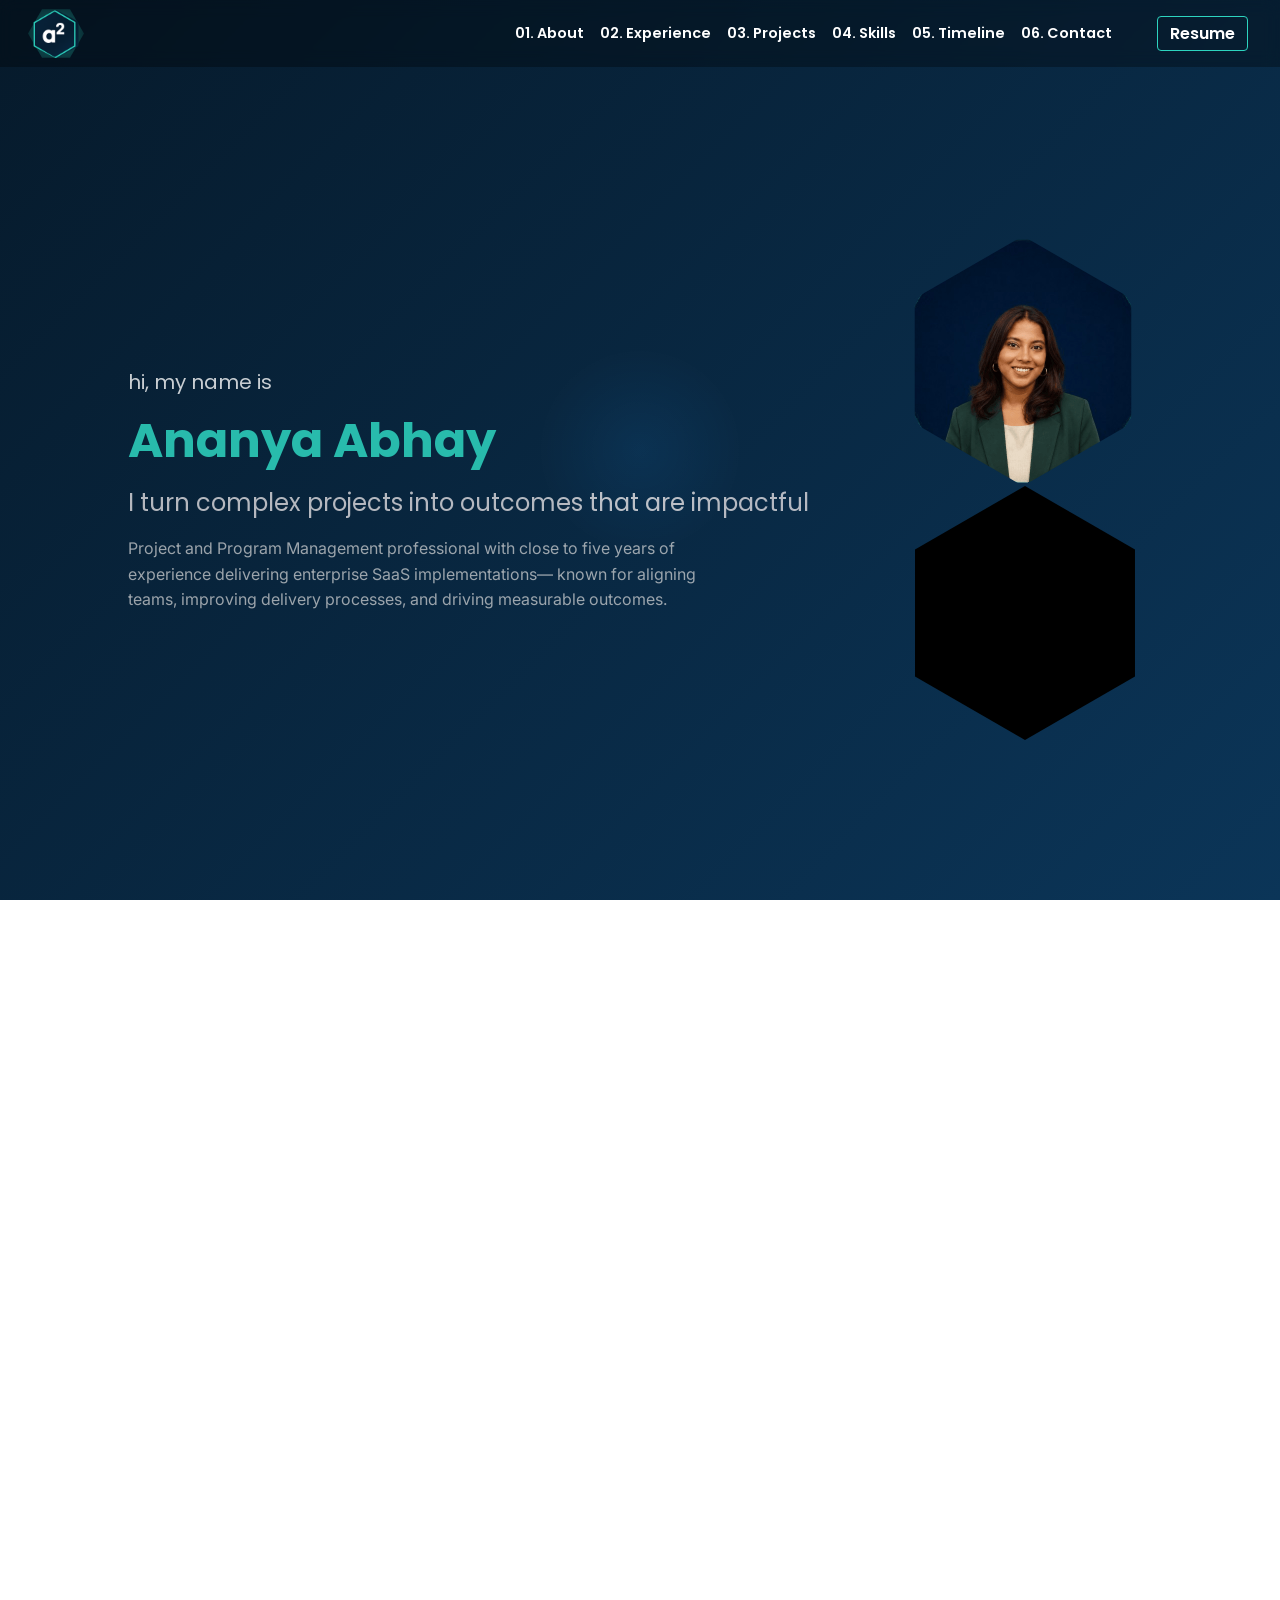
==== commit 1cf20dc5: "Replace hex-outline SVG with hex-portrait SVG" ====
--- a/index.html
+++ b/index.html
@@ -212,7 +212,7 @@
       <div class="hex-frame">
         <img src="assets/image_aa.png" alt="Portrait of Ananya Abhay, SaaS Project Manager and Program Manager"
           width="500" height="500">
-        <svg class="hex-outline" viewBox="0 0 100 100" aria-hidden="true" focusable="false">
+        <svg class="hex-portrait" viewBox="0 0 100 100" aria-hidden="true" focusable="false">
           <path d="M50 0 L93.3 25 L93.3 75 L50 100 L6.7 75 L6.7 25 Z" />
         </svg>
       </div>
--- a/css/styles.css
+++ b/css/styles.css
@@ -51,6 +51,32 @@
   background: radial-gradient(circle var(--spotlight-size) at var(--mouse-x) var(--mouse-y), rgba(255, 255, 255, .25), transparent 60%);
   pointer-events: none;
   mix-blend-mode: overlay;
+}
+
+/* 🔷 Hex frame — clip-path removes CSS borders, so the outline is an
+   SVG stroke overlaid on the clipped image. non-scaling-stroke keeps
+   it an even 2px at every viewport width. */
+
+.hex-frame {
+  position: relative;
+  display: inline-block;
+  line-height: 0;
+}
+
+.hex-outline {
+  position: absolute;
+  inset: 0;
+  width: 100%;
+  height: 100%;
+  overflow: visible;
+  pointer-events: none;
+}
+
+.hex-outline path {
+  fill: none;
+  stroke: #2DD4BF;
+  stroke-width: 2;
+  vector-effect: non-scaling-stroke;
 }
 
 /* Required whenever <img> carries width/height attributes.
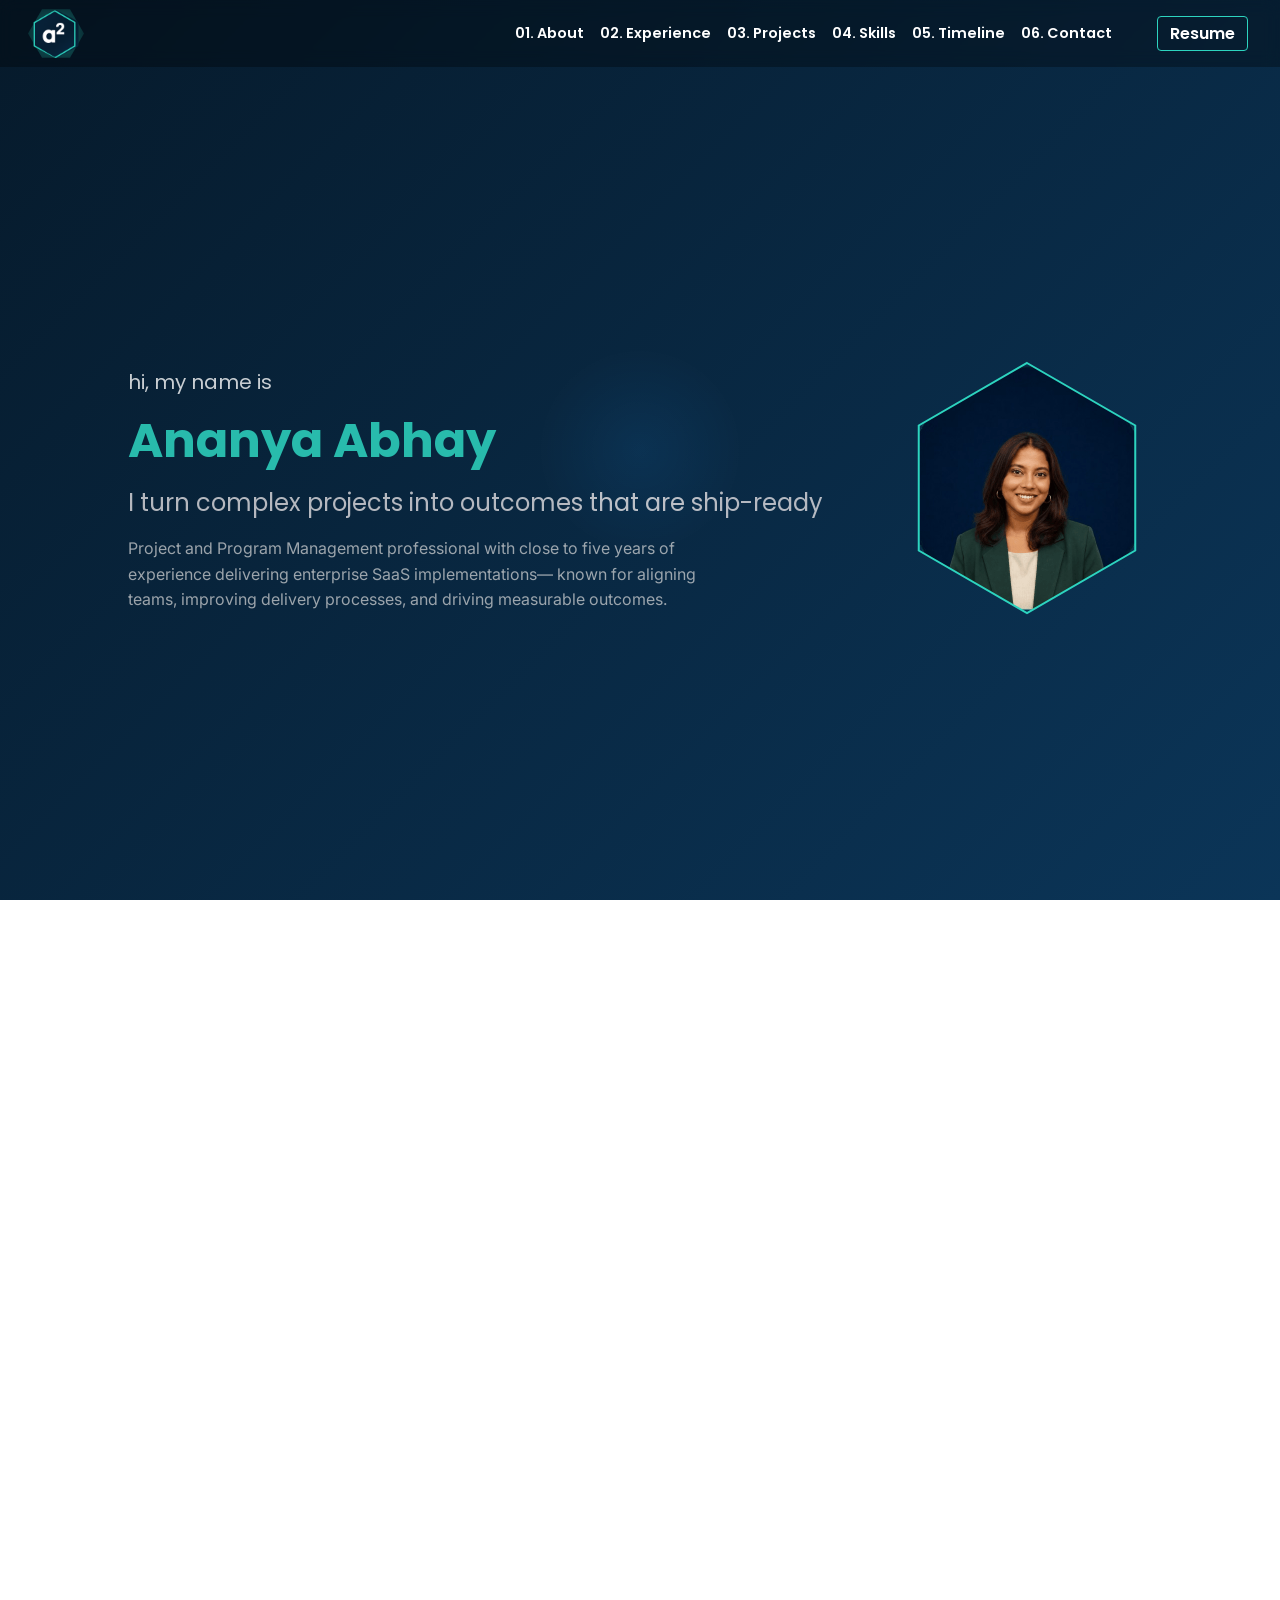
==== commit 11b0de69: "Add stroke to SVG path in index.html" ====
--- a/index.html
+++ b/index.html
@@ -213,7 +213,7 @@
         <img src="assets/image_aa.png" alt="Portrait of Ananya Abhay, SaaS Project Manager and Program Manager"
           width="500" height="500">
         <svg class="hex-portrait" viewBox="0 0 100 100" aria-hidden="true" focusable="false">
-          <path d="M50 0 L93.3 25 L93.3 75 L50 100 L6.7 75 L6.7 25 Z" />
+          <path d="M50 0 L93.3 25 L93.3 75 L50 100 L6.7 75 L6.7 25 Z" fill="none" stroke="#2DD4BF" stroke-width="2" />
         </svg>
       </div>
     </div>
--- a/css/styles.css
+++ b/css/styles.css
@@ -63,7 +63,7 @@
   line-height: 0;
 }
 
-.hex-outline {
+.hex-portrait {
   position: absolute;
   inset: 0;
   width: 100%;
@@ -72,7 +72,7 @@
   pointer-events: none;
 }
 
-.hex-outline path {
+.hex-portrait path {
   fill: none;
   stroke: #2DD4BF;
   stroke-width: 2;
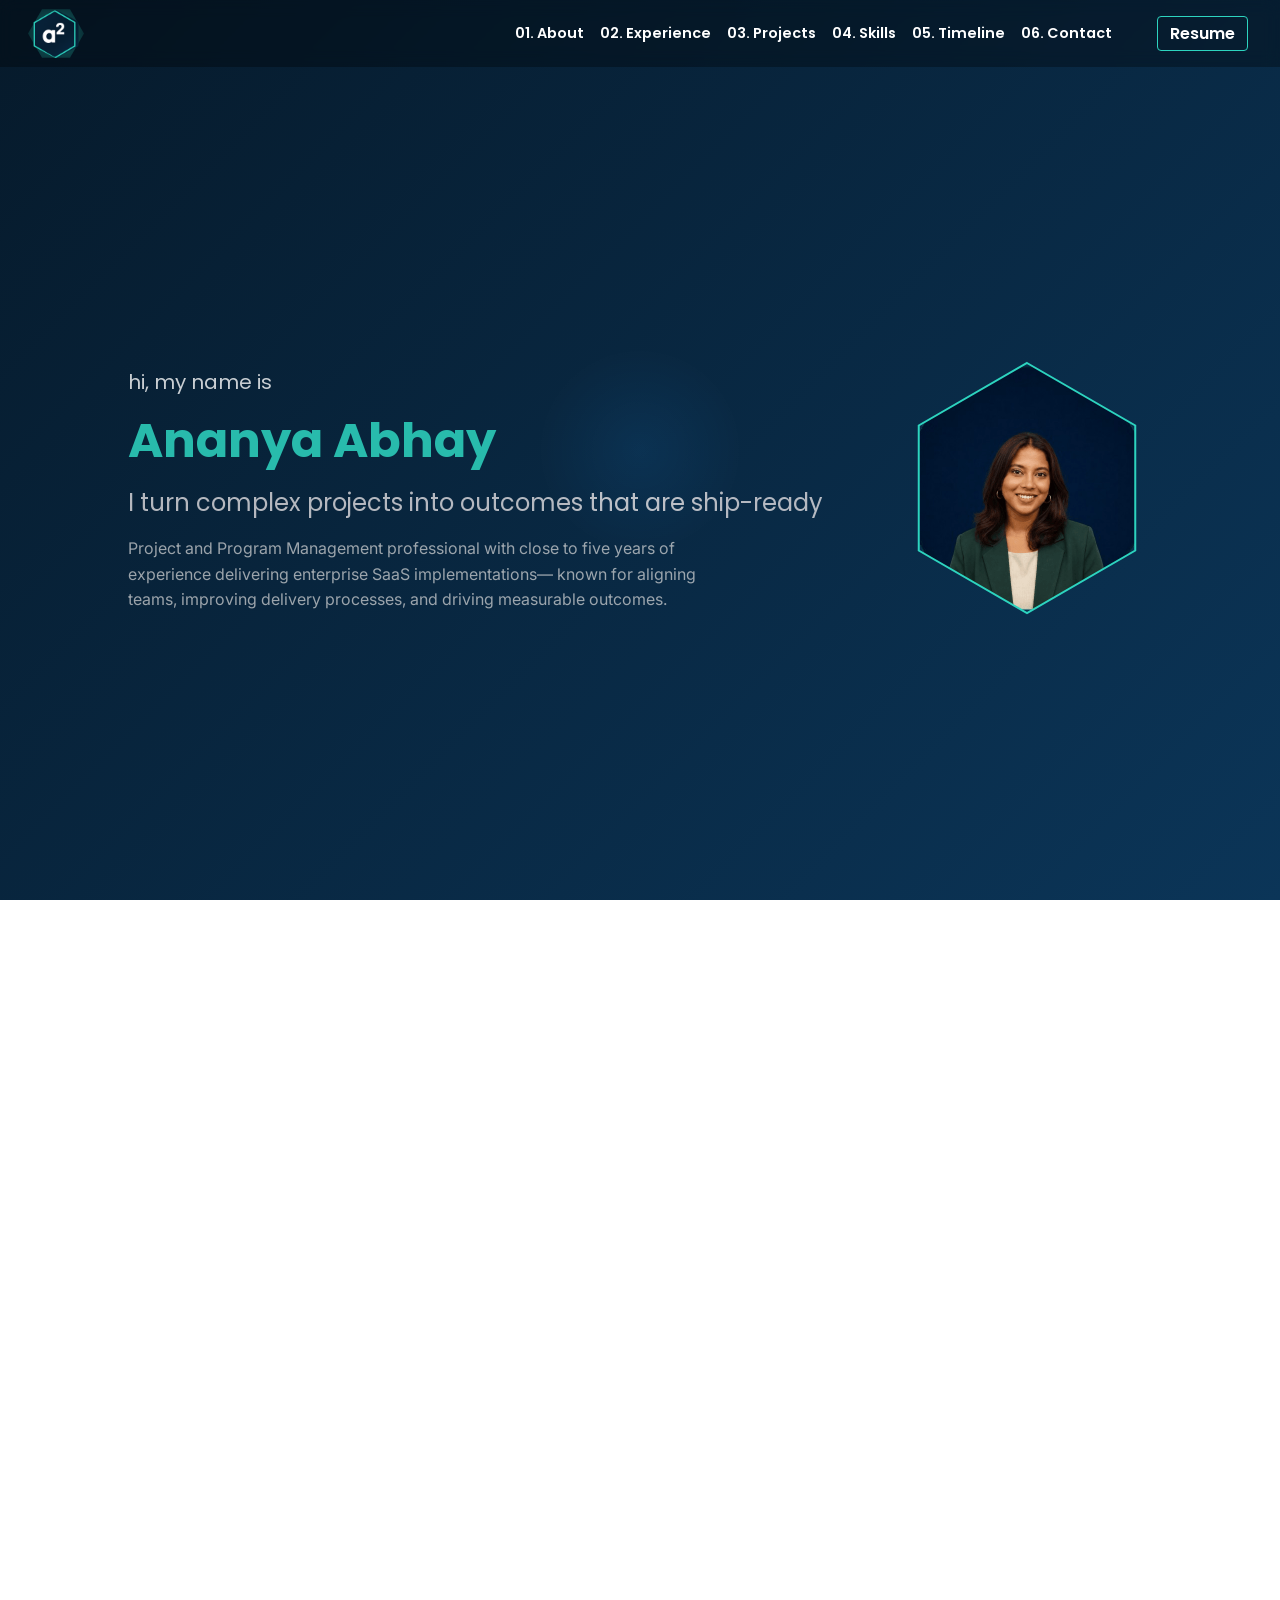
==== commit 3cef60b0: "Refactor Agent Roulette project card in index.html" ====
--- a/index.html
+++ b/index.html
@@ -641,55 +641,66 @@
       </article>
 
 
-      <!-- AGENT ROULETTE -->
-      <article class="project-card project-card-wip">
-
-        <div class="project-body">
-
-          <div class="project-topline">
-            <div class="project-meta">
-              <span class="project-type">
-                GAMING SIDE QUEST · WORK IN PROGRESS
-              </span>
-            </div>
-
-            <div class="project-icon project-icon-wip" aria-hidden="true">
-              <i class="fa-solid fa-dice"></i>
-            </div>
-          </div>
-
-          <h3 class="project-title">Agent Roulette</h3>
-
-          <p class="project-desc">
-            A just-for-fun, unofficial side experiment inspired by Riot Games'
-            VALORANT. Add the stack, choose Competitive or Unrated, and let the
-            app deal everyone a unique agent while still nudging the team toward
-            a playable composition. Enough structure to avoid five duelists.
-            Enough chaos to keep the game fun.
-          </p>
-          <button class="project-toggle" type="button" aria-expanded="false">
-            <span>See more</span>
-            <i class="fa-solid fa-chevron-down" aria-hidden="true"></i>
-          </button>
-
-          <ul class="project-tags project-extra">
-            <li>Team Composition</li>
-            <li>Rule-Based Logic</li>
-            <li>Randomization</li>
-          </ul>
-
-          <div class="project-wip-note project-extra">
-            <i class="fa-solid fa-gamepad" aria-hidden="true"></i>
-            Currently in agent select
-          </div>
-
-        </div>
-
-      </article>
-
-    </div>
-
-  </section>
+  <!-- AGENT ROULETTE -->
+<article class="project-card">
+
+  <div class="project-body">
+    <div class="project-topline">
+      <div class="project-meta">
+        <span class="project-type">
+          GAMING SIDE QUEST · LIVE WEB APP
+        </span>
+      </div>
+
+      <div class="project-icon" aria-hidden="true">
+        <i class="fa-solid fa-dice"></i>
+      </div>
+    </div>
+
+    <h3 class="project-title">Agent Roulette</h3>
+
+    <p class="project-desc">
+      A role-aware VALORANT agent randomiser that accounts for player
+      unlocks, teammate locks and composition constraints. Build the stack,
+      mark outside picks, and generate a distinct playable draft using Role
+      Balanced or Full Chaos mode.
+    </p>
+
+    <button class="project-toggle" type="button" aria-expanded="false">
+      <span>See more</span>
+      <i class="fa-solid fa-chevron-down" aria-hidden="true"></i>
+    </button>
+
+    <ul class="project-tags project-extra">
+      <li>Constraint Solver</li>
+      <li>Vanilla JavaScript</li>
+      <li>Local Persistence</li>
+    </ul>
+
+    <div class="project-actions project-extra">
+      <a
+        href="https://github.com/ananyaabhay/agent-roulette"
+        target="_blank"
+        rel="noopener noreferrer"
+        class="proj-btn proj-btn-outline"
+      >
+        <i class="fa-brands fa-github" aria-hidden="true"></i>
+        View code
+      </a>
+
+      <a
+        href="https://ananyaabhay.github.io/agent-roulette/"
+        target="_blank"
+        rel="noopener noreferrer"
+        class="proj-btn proj-btn-filled"
+      >
+        <i class="fa-solid fa-arrow-up-right-from-square" aria-hidden="true"></i>
+        Launch App
+      </a>
+    </div>
+  </div>
+
+</article>
 
   <!-- skills -->
   <section id="skills">
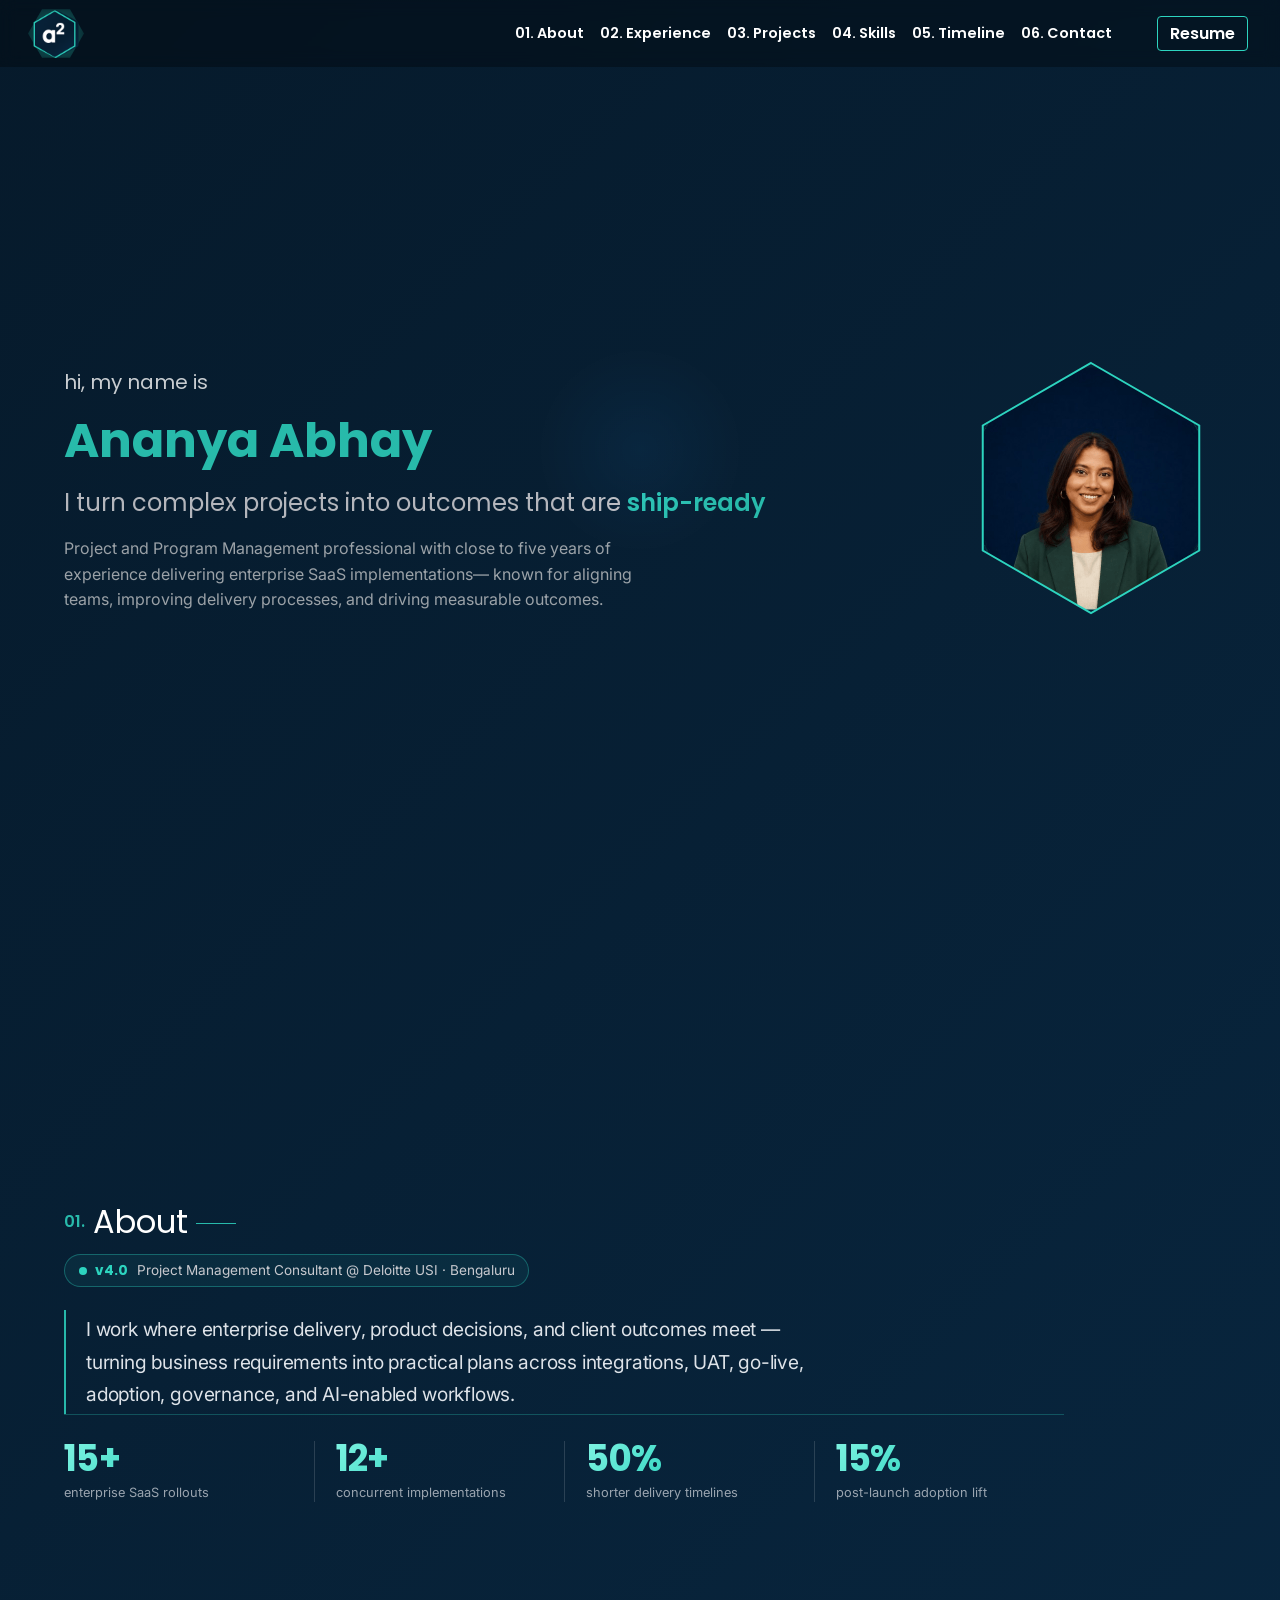
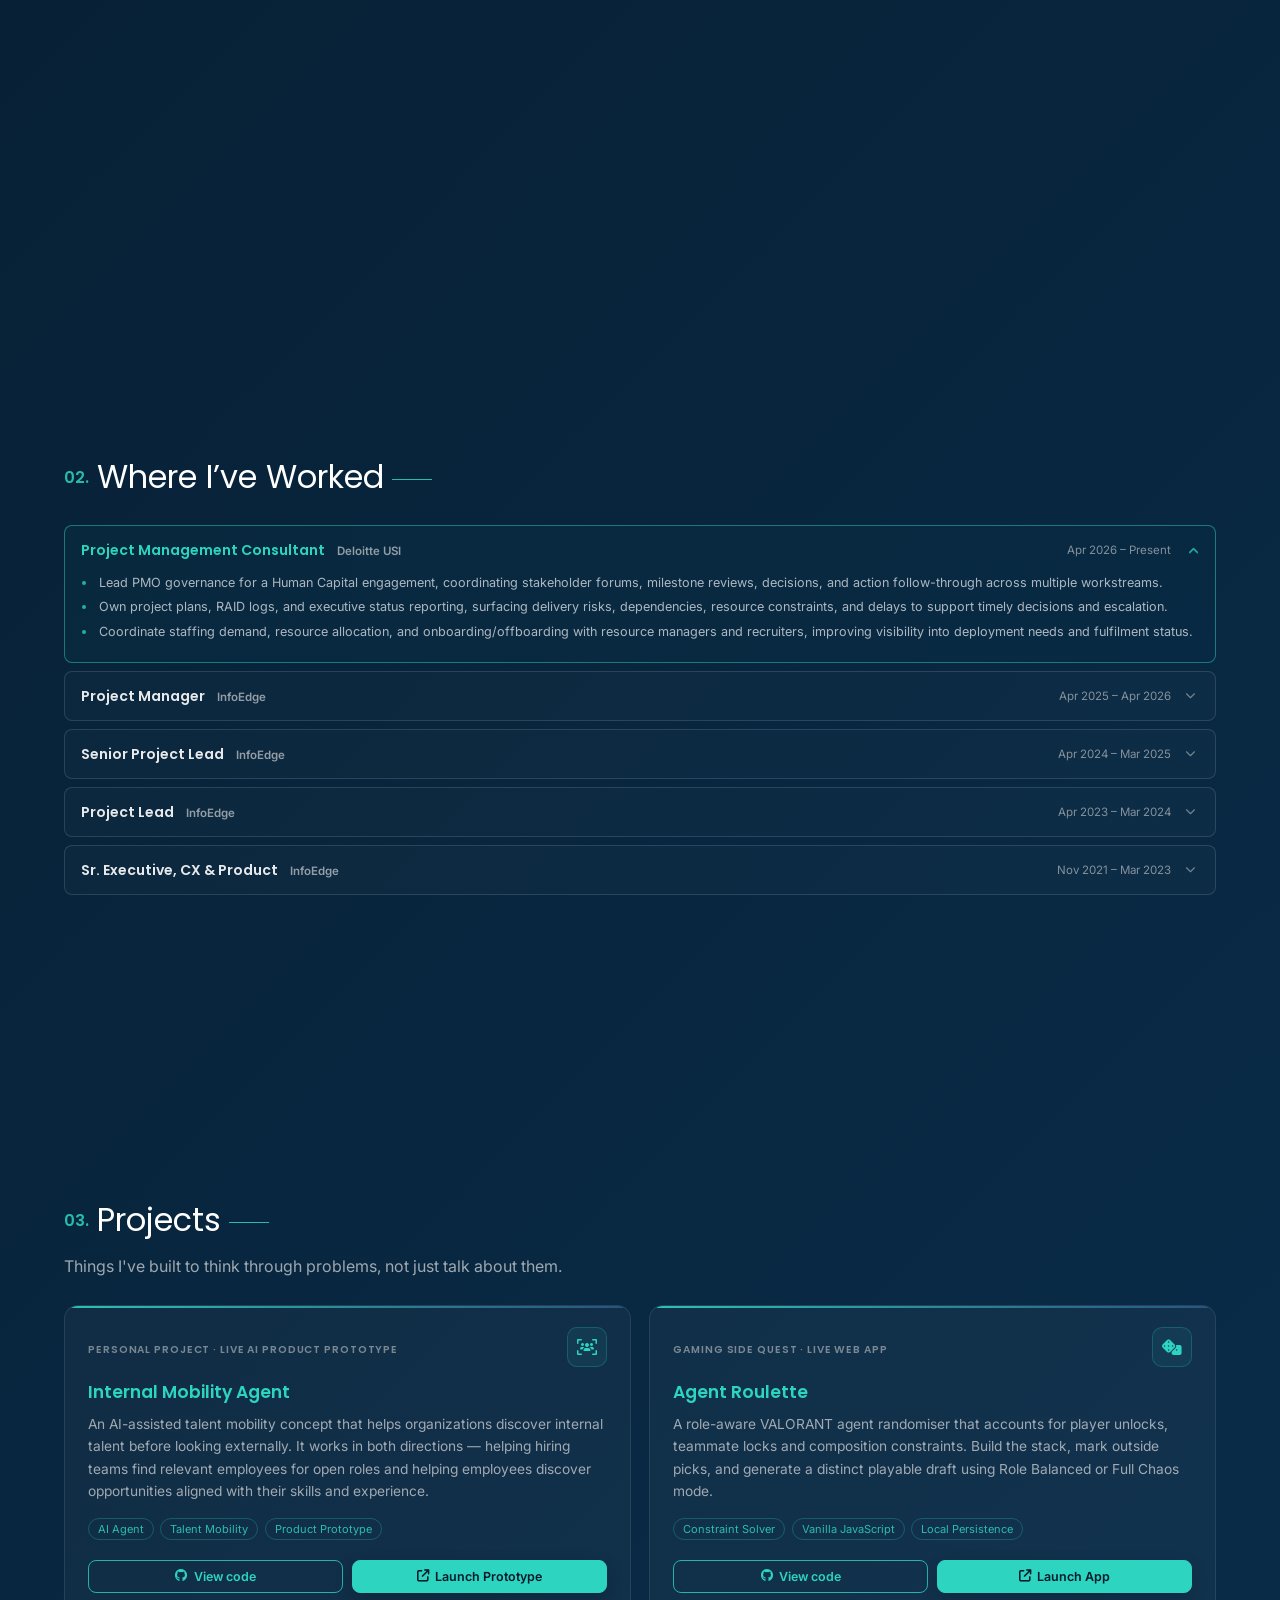
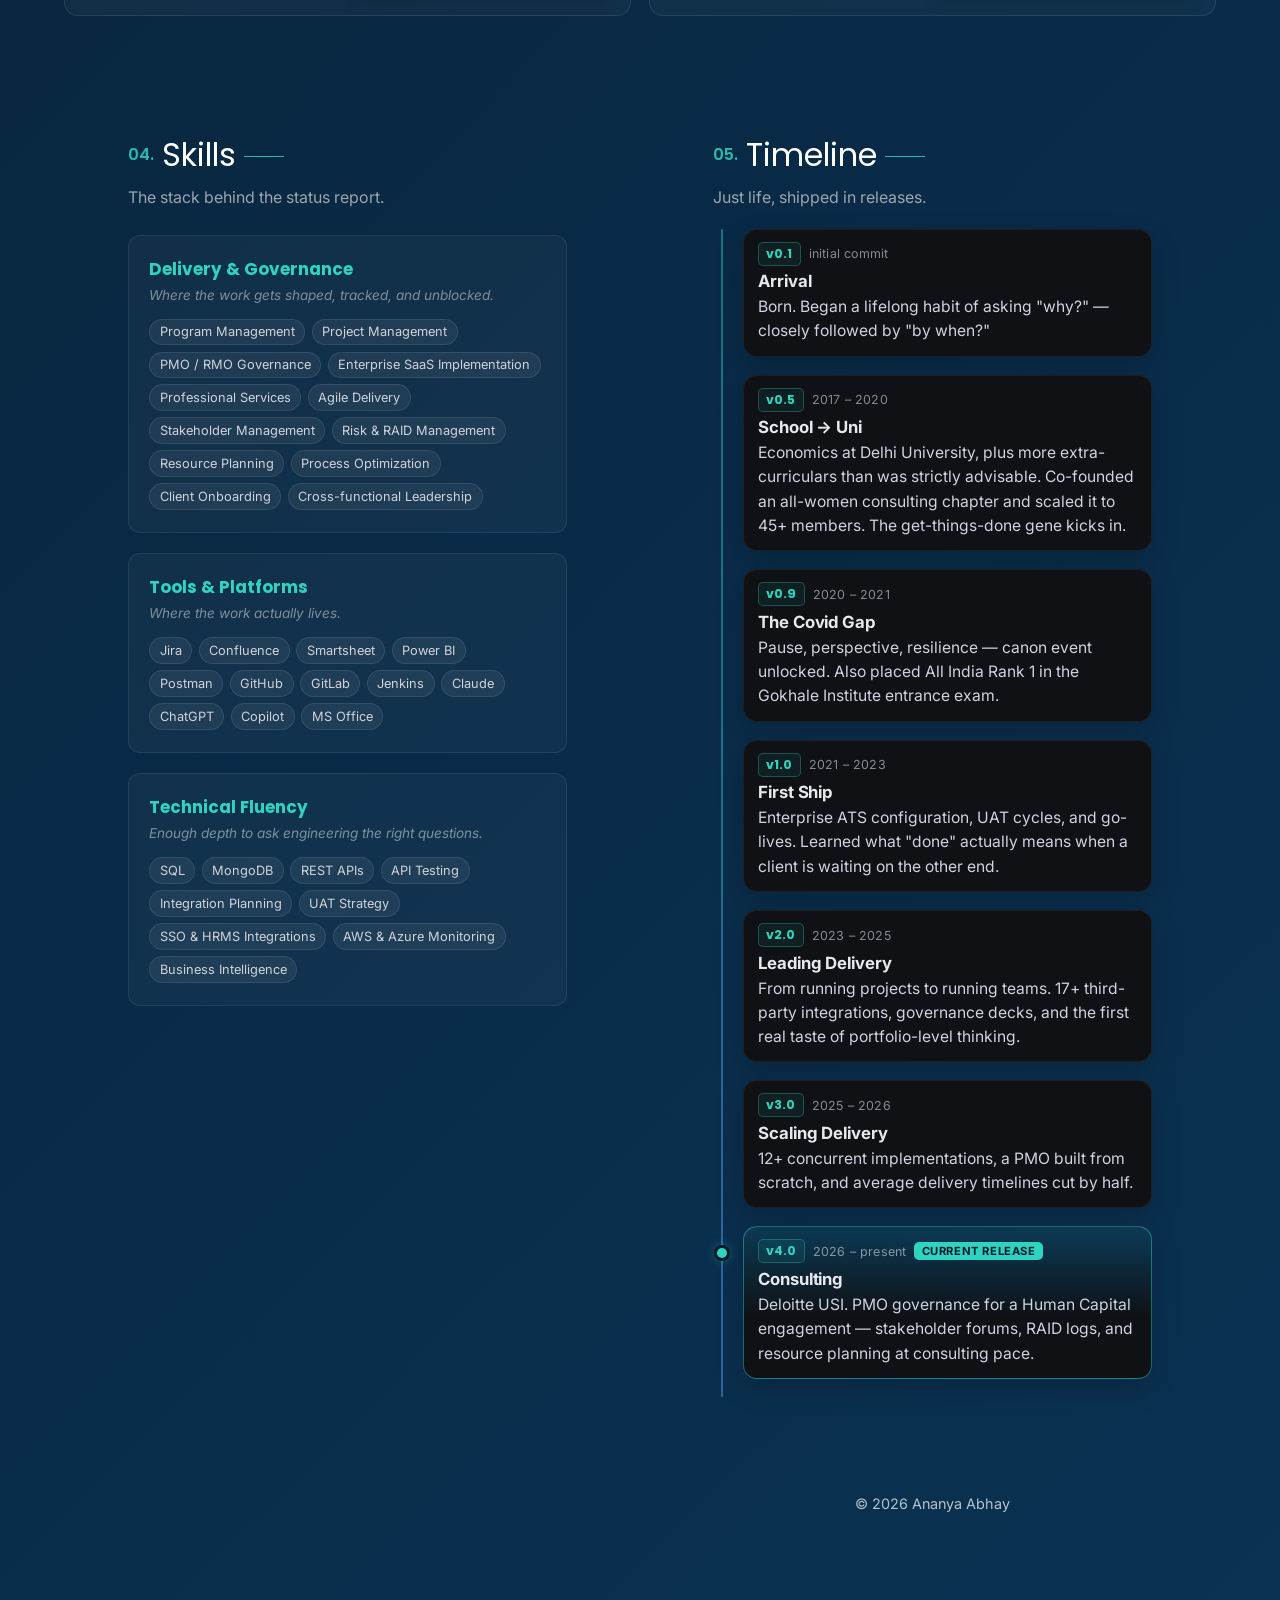
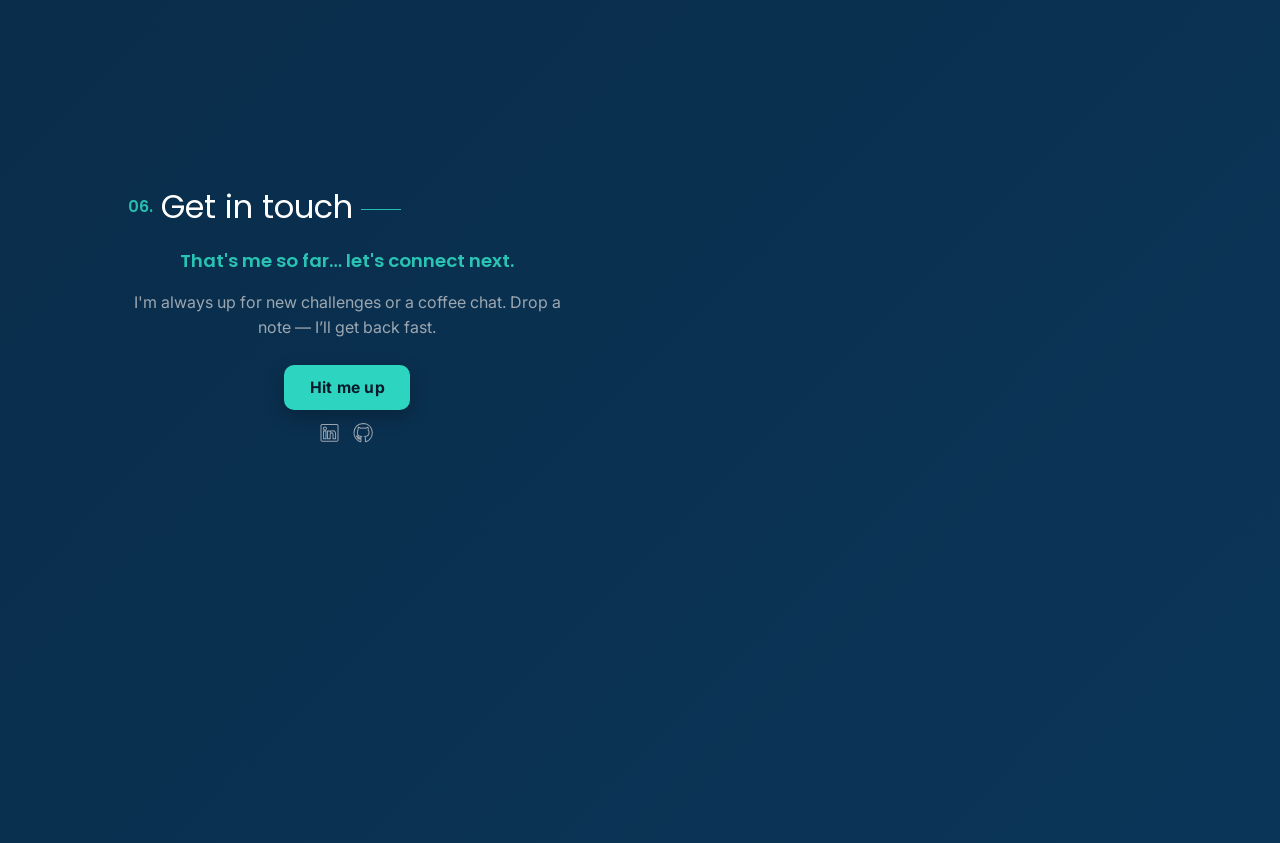
==== commit 4906fb66: "Fix LinkedIn link markup, add anim-word colour" ====
--- a/index.html
+++ b/index.html
@@ -232,27 +232,11 @@
 
     <div class="about-story">
 
-      <div class="about-top">
-
-        <p class="about-lead">
-          I work where enterprise delivery, product decisions, and client outcomes meet —
-          turning business requirements into practical plans across integrations, UAT,
-          go-live, adoption, governance, and AI-enabled workflows.
-        </p>
-
-        <aside class="release-notes" aria-label="Current release">
-          <div class="rn-head">
-            <span class="rn-ver">v4.0</span>
-            <span class="rn-label">current release</span>
-          </div>
-          <ul class="rn-list">
-            <li><span class="rn-plus" aria-hidden="true">+</span> PMO governance for a Human Capital engagement</li>
-            <li><span class="rn-plus" aria-hidden="true">+</span> Stakeholder forums &amp; RAID cadence</li>
-            <li><span class="rn-plus" aria-hidden="true">+</span> Resource planning at consulting pace</li>
-          </ul>
-        </aside>
-
-      </div>
+      <p class="about-lead">
+        I work where enterprise delivery, product decisions, and client outcomes meet —
+        turning business requirements into practical plans across integrations, UAT,
+        go-live, adoption, governance, and AI-enabled workflows.
+      </p>
 
       <div class="about-proof-grid">
         <div class="about-proof"><strong>15+</strong><span>enterprise SaaS rollouts</span></div>
@@ -592,7 +576,7 @@
           <div class="project-topline">
             <div class="project-meta">
               <span class="project-type">
-                PERSONAL PROJECT · AI PRODUCT CONCEPT
+                PERSONAL PROJECT · LIVE AI PRODUCT PROTOTYPE
               </span>
             </div>
 
@@ -622,281 +606,277 @@
           </ul>
 
           <div class="project-actions project-extra">
-            <a href="https://github.com/ananyaabhay/ananyaabhay.github.io/blob/main/projects/internal-mobility-ai-agent/index.html"
-              target="_blank" rel="noopener noreferrer" class="proj-btn proj-btn-outline">
+            <a href="https://github.com/ananyaabhay/internal-mobility-ai-agent" target="_blank"
+              rel="noopener noreferrer" class="proj-btn proj-btn-outline">
               <i class="fa-brands fa-github" aria-hidden="true"></i>
               View code
             </a>
 
-            <a href="projects/internal-mobility-ai-agent/index.html" target="_blank" rel="noopener noreferrer"
+            <a href="https://ananyaabhay.github.io/internal-mobility-ai-agent/" target="_blank"
+              rel="noopener noreferrer" class="proj-btn proj-btn-filled">
+              <i class="fa-solid fa-arrow-up-right-from-square" aria-hidden="true"></i>
+              Launch Prototype
+            </a>
+          </div>
+
+        </div>
+
+      </article>
+
+
+      <!-- AGENT ROULETTE -->
+      <article class="project-card">
+
+        <div class="project-body">
+          <div class="project-topline">
+            <div class="project-meta">
+              <span class="project-type">
+                GAMING SIDE QUEST · LIVE WEB APP
+              </span>
+            </div>
+
+            <div class="project-icon" aria-hidden="true">
+              <i class="fa-solid fa-dice"></i>
+            </div>
+          </div>
+
+          <h3 class="project-title">Agent Roulette</h3>
+
+          <p class="project-desc">
+            A role-aware VALORANT agent randomiser that accounts for player
+            unlocks, teammate locks and composition constraints. Build the stack,
+            mark outside picks, and generate a distinct playable draft using Role
+            Balanced or Full Chaos mode.
+          </p>
+
+          <button class="project-toggle" type="button" aria-expanded="false">
+            <span>See more</span>
+            <i class="fa-solid fa-chevron-down" aria-hidden="true"></i>
+          </button>
+
+          <ul class="project-tags project-extra">
+            <li>Constraint Solver</li>
+            <li>Vanilla JavaScript</li>
+            <li>Local Persistence</li>
+          </ul>
+
+          <div class="project-actions project-extra">
+            <a href="https://github.com/ananyaabhay/agent-roulette" target="_blank" rel="noopener noreferrer"
+              class="proj-btn proj-btn-outline">
+              <i class="fa-brands fa-github" aria-hidden="true"></i>
+              View code
+            </a>
+
+            <a href="https://ananyaabhay.github.io/agent-roulette/" target="_blank" rel="noopener noreferrer"
               class="proj-btn proj-btn-filled">
               <i class="fa-solid fa-arrow-up-right-from-square" aria-hidden="true"></i>
-              Explore prototype
+              Launch App
             </a>
-
           </div>
-
         </div>
 
       </article>
 
-
-  <!-- AGENT ROULETTE -->
-<article class="project-card">
-
-  <div class="project-body">
-    <div class="project-topline">
-      <div class="project-meta">
-        <span class="project-type">
-          GAMING SIDE QUEST · LIVE WEB APP
-        </span>
-      </div>
-
-      <div class="project-icon" aria-hidden="true">
-        <i class="fa-solid fa-dice"></i>
-      </div>
-    </div>
-
-    <h3 class="project-title">Agent Roulette</h3>
-
-    <p class="project-desc">
-      A role-aware VALORANT agent randomiser that accounts for player
-      unlocks, teammate locks and composition constraints. Build the stack,
-      mark outside picks, and generate a distinct playable draft using Role
-      Balanced or Full Chaos mode.
-    </p>
-
-    <button class="project-toggle" type="button" aria-expanded="false">
-      <span>See more</span>
-      <i class="fa-solid fa-chevron-down" aria-hidden="true"></i>
-    </button>
-
-    <ul class="project-tags project-extra">
-      <li>Constraint Solver</li>
-      <li>Vanilla JavaScript</li>
-      <li>Local Persistence</li>
-    </ul>
-
-    <div class="project-actions project-extra">
-      <a
-        href="https://github.com/ananyaabhay/agent-roulette"
-        target="_blank"
-        rel="noopener noreferrer"
-        class="proj-btn proj-btn-outline"
-      >
-        <i class="fa-brands fa-github" aria-hidden="true"></i>
-        View code
-      </a>
-
-      <a
-        href="https://ananyaabhay.github.io/agent-roulette/"
-        target="_blank"
-        rel="noopener noreferrer"
-        class="proj-btn proj-btn-filled"
-      >
-        <i class="fa-solid fa-arrow-up-right-from-square" aria-hidden="true"></i>
-        Launch App
-      </a>
-    </div>
-  </div>
-
-</article>
-
-  <!-- skills -->
-  <section id="skills">
-    <div class="section-title"><span class="num">04.</span>
-      <h2>Skills</h2>
-    </div>
-
-    <p class="skills-intro">The stack behind the status report.</p>
-
-    <div class="skills-grid">
-
-      <article class="skill-card">
-        <h3 class="skill-card-title">Delivery &amp; Governance</h3>
-        <p class="skill-card-note">Where the work gets shaped, tracked, and unblocked.</p>
-        <ul class="skill-chips">
-          <li>Program Management</li>
-          <li>Project Management</li>
-          <li>PMO / RMO Governance</li>
-          <li>Enterprise SaaS Implementation</li>
-          <li>Professional Services</li>
-          <li>Agile Delivery</li>
-          <li>Stakeholder Management</li>
-          <li>Risk &amp; RAID Management</li>
-          <li>Resource Planning</li>
-          <li>Process Optimization</li>
-          <li>Client Onboarding</li>
-          <li>Cross-functional Leadership</li>
-        </ul>
-      </article>
-
-      <article class="skill-card">
-        <h3 class="skill-card-title">Tools &amp; Platforms</h3>
-        <p class="skill-card-note">Where the work actually lives.</p>
-        <ul class="skill-chips">
-          <li>Jira</li>
-          <li>Confluence</li>
-          <li>Smartsheet</li>
-          <li>Power BI</li>
-          <li>Postman</li>
-          <li>GitHub</li>
-          <li>GitLab</li>
-          <li>Jenkins</li>
-          <li>Claude</li>
-          <li>ChatGPT</li>
-          <li>Copilot</li>
-          <li>MS Office</li>
-        </ul>
-      </article>
-
-      <article class="skill-card">
-        <h3 class="skill-card-title">Technical Fluency</h3>
-        <p class="skill-card-note">Enough depth to ask engineering the right questions.</p>
-        <ul class="skill-chips">
-          <li>SQL</li>
-          <li>MongoDB</li>
-          <li>REST APIs</li>
-          <li>API Testing</li>
-          <li>Integration Planning</li>
-          <li>UAT Strategy</li>
-          <li>SSO &amp; HRMS Integrations</li>
-          <li>AWS &amp; Azure Monitoring</li>
-          <li>Business Intelligence</li>
-        </ul>
-      </article>
-
-    </div>
-  </section>
-
-  <!-- timeline -->
-  <section id="timeline">
-    <div class="section-title"><span class="num">05.</span>
-      <h2>Timeline</h2>
-    </div>
-
-    <p class="tl-intro">Just life, shipped in releases.</p>
-
-    <ol class="tl">
-
-      <li class="tl-item">
-        <div class="tl-content" tabindex="0">
-          <div class="tl-meta">
-            <span class="tl-ver">v0.1</span>
-            <span class="tl-year">initial commit</span>
-          </div>
-          <h3 class="tl-title">Arrival</h3>
-          <p class="tl-desc">Born. Began a lifelong habit of asking "why?" — closely followed by "by when?"</p>
-        </div>
-      </li>
-
-      <li class="tl-item">
-        <div class="tl-content" tabindex="0">
-          <div class="tl-meta">
-            <span class="tl-ver">v0.5</span>
-            <span class="tl-year">2017 – 2020</span>
-          </div>
-          <h3 class="tl-title">School → Uni</h3>
-          <p class="tl-desc">Economics at Delhi University, plus more extra-curriculars than was strictly advisable.
-            Co-founded an all-women consulting chapter and scaled it to 45+ members. The get-things-done gene kicks in.
-          </p>
-        </div>
-      </li>
-
-      <li class="tl-item">
-        <div class="tl-content" tabindex="0">
-          <div class="tl-meta">
-            <span class="tl-ver">v0.9</span>
-            <span class="tl-year">2020 – 2021</span>
-          </div>
-          <h3 class="tl-title">The Covid Gap</h3>
-          <p class="tl-desc">Pause, perspective, resilience — canon event unlocked. Also placed All India Rank 1 in the
-            Gokhale Institute entrance exam.</p>
-        </div>
-      </li>
-
-      <li class="tl-item">
-        <div class="tl-content" tabindex="0">
-          <div class="tl-meta">
-            <span class="tl-ver">v1.0</span>
-            <span class="tl-year">2021 – 2023</span>
-          </div>
-          <h3 class="tl-title">First Ship</h3>
-          <p class="tl-desc">Enterprise ATS configuration, UAT cycles, and go-lives. Learned what "done" actually means
-            when a client is waiting on the other end.</p>
-        </div>
-      </li>
-
-      <li class="tl-item">
-        <div class="tl-content" tabindex="0">
-          <div class="tl-meta">
-            <span class="tl-ver">v2.0</span>
-            <span class="tl-year">2023 – 2025</span>
-          </div>
-          <h3 class="tl-title">Leading Delivery</h3>
-          <p class="tl-desc">From running projects to running teams. 17+ third-party integrations, governance decks, and
-            the first real taste of portfolio-level thinking.</p>
-        </div>
-      </li>
-
-      <li class="tl-item">
-        <div class="tl-content" tabindex="0">
-          <div class="tl-meta">
-            <span class="tl-ver">v3.0</span>
-            <span class="tl-year">2025 – 2026</span>
-          </div>
-          <h3 class="tl-title">Scaling Delivery</h3>
-          <p class="tl-desc">12+ concurrent implementations, a PMO built from scratch, and average delivery timelines
-            cut by half.</p>
-        </div>
-      </li>
-
-      <li class="tl-item is-current">
-        <div class="tl-content" tabindex="0">
-          <div class="tl-meta">
-            <span class="tl-ver">v4.0</span>
-            <span class="tl-year">2026 – present</span>
-            <span class="tl-tag">current release</span>
-          </div>
-          <h3 class="tl-title">Consulting</h3>
-          <p class="tl-desc">Deloitte USI. PMO governance for a Human Capital engagement — stakeholder forums, RAID
-            logs, and resource planning at consulting pace.</p>
-        </div>
-      </li>
-    </ol>
-  </section>
-
-  <!-- contact -->
-  <section id="contact">
-    <div class="section-title"><span class="num">06.</span>
-      <h2>Get in touch</h2>
-    </div>
-    <p class="contact-text contact-lead">That's me so far… let's connect next.</p>
-    <p class="contact-text contact-sub">
-      I'm always up for new challenges or a coffee chat.
-      Drop a note — I’ll get back fast.
-    </p>
-
-    <div class="contact-box">
-      <a href="mailto:ananyaabhay@gmail.com">Hit me up</a>
-    </div>
-
-    <div class="contact-icons">
-      <a href="https://linkedin.com/in/ananyaabhay" target="_blank" rel="noopener noreferrer" aria-label="LinkedIn"></a>
-      <i class="fa-brands fa-linkedin"></i>
-      </a>
-      <a href="https://github.com/ananyaabhay" target="_blank" rel="noopener noreferrer" aria-label="GitHub">
-        <i class="fa-brands fa-github"></i>
-      </a>
-    </div>
-
-  </section>
-
-
-  <!-- footer -->
-  <footer>© 2026 Ananya Abhay</footer>
-
-  <script src="js/scripts.js"></script>
+      <!-- skills -->
+      <section id="skills">
+        <div class="section-title"><span class="num">04.</span>
+          <h2>Skills</h2>
+        </div>
+
+        <p class="skills-intro">The stack behind the status report.</p>
+
+        <div class="skills-grid">
+
+          <article class="skill-card">
+            <h3 class="skill-card-title">Delivery &amp; Governance</h3>
+            <p class="skill-card-note">Where the work gets shaped, tracked, and unblocked.</p>
+            <ul class="skill-chips">
+              <li>Program Management</li>
+              <li>Project Management</li>
+              <li>PMO / RMO Governance</li>
+              <li>Enterprise SaaS Implementation</li>
+              <li>Professional Services</li>
+              <li>Agile Delivery</li>
+              <li>Stakeholder Management</li>
+              <li>Risk &amp; RAID Management</li>
+              <li>Resource Planning</li>
+              <li>Process Optimization</li>
+              <li>Client Onboarding</li>
+              <li>Cross-functional Leadership</li>
+            </ul>
+          </article>
+
+          <article class="skill-card">
+            <h3 class="skill-card-title">Tools &amp; Platforms</h3>
+            <p class="skill-card-note">Where the work actually lives.</p>
+            <ul class="skill-chips">
+              <li>Jira</li>
+              <li>Confluence</li>
+              <li>Smartsheet</li>
+              <li>Power BI</li>
+              <li>Postman</li>
+              <li>GitHub</li>
+              <li>GitLab</li>
+              <li>Jenkins</li>
+              <li>Claude</li>
+              <li>ChatGPT</li>
+              <li>Copilot</li>
+              <li>MS Office</li>
+            </ul>
+          </article>
+
+          <article class="skill-card">
+            <h3 class="skill-card-title">Technical Fluency</h3>
+            <p class="skill-card-note">Enough depth to ask engineering the right questions.</p>
+            <ul class="skill-chips">
+              <li>SQL</li>
+              <li>MongoDB</li>
+              <li>REST APIs</li>
+              <li>API Testing</li>
+              <li>Integration Planning</li>
+              <li>UAT Strategy</li>
+              <li>SSO &amp; HRMS Integrations</li>
+              <li>AWS &amp; Azure Monitoring</li>
+              <li>Business Intelligence</li>
+            </ul>
+          </article>
+
+        </div>
+      </section>
+
+      <!-- timeline -->
+      <section id="timeline">
+        <div class="section-title"><span class="num">05.</span>
+          <h2>Timeline</h2>
+        </div>
+
+        <p class="tl-intro">Just life, shipped in releases.</p>
+
+        <ol class="tl">
+
+          <li class="tl-item">
+            <div class="tl-content" tabindex="0">
+              <div class="tl-meta">
+                <span class="tl-ver">v0.1</span>
+                <span class="tl-year">initial commit</span>
+              </div>
+              <h3 class="tl-title">Arrival</h3>
+              <p class="tl-desc">Born. Began a lifelong habit of asking "why?" — closely followed by "by when?"</p>
+            </div>
+          </li>
+
+          <li class="tl-item">
+            <div class="tl-content" tabindex="0">
+              <div class="tl-meta">
+                <span class="tl-ver">v0.5</span>
+                <span class="tl-year">2017 – 2020</span>
+              </div>
+              <h3 class="tl-title">School → Uni</h3>
+              <p class="tl-desc">Economics at Delhi University, plus more extra-curriculars than was strictly advisable.
+                Co-founded an all-women consulting chapter and scaled it to 45+ members. The get-things-done gene kicks
+                in.
+              </p>
+            </div>
+          </li>
+
+          <li class="tl-item">
+            <div class="tl-content" tabindex="0">
+              <div class="tl-meta">
+                <span class="tl-ver">v0.9</span>
+                <span class="tl-year">2020 – 2021</span>
+              </div>
+              <h3 class="tl-title">The Covid Gap</h3>
+              <p class="tl-desc">Pause, perspective, resilience — canon event unlocked. Also placed All India Rank 1 in
+                the
+                Gokhale Institute entrance exam.</p>
+            </div>
+          </li>
+
+          <li class="tl-item">
+            <div class="tl-content" tabindex="0">
+              <div class="tl-meta">
+                <span class="tl-ver">v1.0</span>
+                <span class="tl-year">2021 – 2023</span>
+              </div>
+              <h3 class="tl-title">First Ship</h3>
+              <p class="tl-desc">Enterprise ATS configuration, UAT cycles, and go-lives. Learned what "done" actually
+                means
+                when a client is waiting on the other end.</p>
+            </div>
+          </li>
+
+          <li class="tl-item">
+            <div class="tl-content" tabindex="0">
+              <div class="tl-meta">
+                <span class="tl-ver">v2.0</span>
+                <span class="tl-year">2023 – 2025</span>
+              </div>
+              <h3 class="tl-title">Leading Delivery</h3>
+              <p class="tl-desc">From running projects to running teams. 17+ third-party integrations, governance decks,
+                and
+                the first real taste of portfolio-level thinking.</p>
+            </div>
+          </li>
+
+          <li class="tl-item">
+            <div class="tl-content" tabindex="0">
+              <div class="tl-meta">
+                <span class="tl-ver">v3.0</span>
+                <span class="tl-year">2025 – 2026</span>
+              </div>
+              <h3 class="tl-title">Scaling Delivery</h3>
+              <p class="tl-desc">12+ concurrent implementations, a PMO built from scratch, and average delivery
+                timelines
+                cut by half.</p>
+            </div>
+          </li>
+
+          <li class="tl-item is-current">
+            <div class="tl-content" tabindex="0">
+              <div class="tl-meta">
+                <span class="tl-ver">v4.0</span>
+                <span class="tl-year">2026 – present</span>
+                <span class="tl-tag">current release</span>
+              </div>
+              <h3 class="tl-title">Consulting</h3>
+              <p class="tl-desc">Deloitte USI. PMO governance for a Human Capital engagement — stakeholder forums, RAID
+                logs, and resource planning at consulting pace.</p>
+            </div>
+          </li>
+        </ol>
+      </section>
+
+      <!-- contact -->
+      <section id="contact">
+        <div class="section-title"><span class="num">06.</span>
+          <h2>Get in touch</h2>
+        </div>
+        <p class="contact-text contact-lead">That's me so far… let's connect next.</p>
+        <p class="contact-text contact-sub">
+          I'm always up for new challenges or a coffee chat.
+          Drop a note — I’ll get back fast.
+        </p>
+
+        <div class="contact-box">
+          <a href="mailto:ananyaabhay@gmail.com">Hit me up</a>
+        </div>
+
+        <div class="contact-icons">
+          <a href="https://linkedin.com/in/ananyaabhay" target="_blank" rel="noopener noreferrer" aria-label="LinkedIn">
+            <i class="fa-brands fa-linkedin"></i>
+          </a>
+          <a href="https://github.com/ananyaabhay" target="_blank" rel="noopener noreferrer" aria-label="GitHub">
+            <i class="fa-brands fa-github"></i>
+          </a>
+        </div>
+
+      </section>
+
+
+      <!-- footer -->
+      <footer>© 2026 Ananya Abhay</footer>
+
+      <script src="js/scripts.js"></script>
 </body>
 
-</html>
+</html>
--- a/css/styles.css
+++ b/css/styles.css
@@ -3,9 +3,9 @@
 
      1. Base rules              (apply at every width)
      2. @keyframes
-     3. @media (min-width: 721px)   desktop-only
+     3. @media (min-width: 901px)   desktop-only
      4. @media (min-width: 860px)   wide-desktop tweaks
-     5. @media (max-width: 720px)   ALL mobile rules — one block
+     5. @media (max-width: 900px)   ALL mobile rules — one block
      6. @media (prefers-reduced-motion: reduce)
 
    Remember: ONE rule per selector per block. When adding a mobile style,
@@ -24,13 +24,14 @@
 }
 
 html {
-  height: 100%;
+  min-height: 100%;
   overflow-x: hidden;
   scroll-behavior: smooth;
+  background: #061A2B;
 }
 
 body {
-  height: 100%;
+  min-height: 100%;
   overflow-x: hidden;
   scroll-behavior: smooth;
   --mouse-x: 50%;
@@ -211,9 +212,17 @@
 /* ─── SECTIONS & TITLES ───────────────────────────────────────── */
 
 section {
-  height: 100vh;
+  height: auto;
+  min-height: 100vh;
   scroll-snap-align: start;
-  padding: 0 10%;
+
+  /* 📐 Cap the readable column and centre it. Without max-width the
+     10% padding leaves a 2048px field on a 2560px monitor while the
+     inner blocks stop at ~1240px, stranding the content on the left. */
+  max-width: 1400px;
+  margin-inline: auto;
+  padding: 0 clamp(1.5rem, 5vw, 4rem);
+
   display: flex;
   flex-direction: column;
   justify-content: center;
@@ -292,6 +301,13 @@
   font-weight: 400;
   color: rgba(241, 236, 238, .74);
   margin-bottom: 1rem;
+}
+
+/* Rotating word in the tagline — matches the name so the changing
+   word reads as deliberate rather than as inconsistent styling. */
+#anim-word {
+  color: rgba(45, 212, 191, .86);
+  font-weight: 600;
 }
 
 #landing p.summary {
@@ -350,18 +366,8 @@
   max-width: 1000px;
 }
 
-/* lead + release panel share a row; stat strip spans the full
-   1000px underneath, so all three align on the same outer edges */
-.about-top {
-  display: grid;
-  grid-template-columns: minmax(0, 1.4fr) minmax(0, 1fr);
-  gap: 2rem;
-  align-items: stretch;
-  margin-bottom: 2.4rem;
-}
-
 .about-lead {
-  max-width: none;
+  max-width: 62ch;
   margin: .3rem 0 0;
   padding: .2rem 0 .2rem 1.25rem;
 
@@ -373,65 +379,6 @@
   font-size: 1.2rem;
   line-height: 1.7;
   letter-spacing: -.01em;
-}
-
-/* ── 📦 RELEASE NOTES PANEL ──────────────────────────────────
-   Extends the v4.0 status-badge motif. Fills the right column
-   so the lead paragraph isn't floating against dead space. */
-.release-notes {
-  padding: 1.1rem 1.25rem 1.2rem;
-  border: 1px solid rgba(45, 212, 191, .22);
-  border-radius: 12px;
-  background: rgba(45, 212, 191, .045);
-}
-
-.rn-head {
-  display: flex;
-  align-items: baseline;
-  gap: .5rem;
-  padding-bottom: .7rem;
-  margin-bottom: .8rem;
-  border-bottom: 1px solid rgba(45, 212, 191, .18);
-}
-
-.rn-ver {
-  font-family: 'Poppins', sans-serif;
-  font-size: .95rem;
-  font-weight: 700;
-  color: #2DD4BF;
-}
-
-.rn-label {
-  font-size: .7rem;
-  font-weight: 600;
-  text-transform: uppercase;
-  letter-spacing: .8px;
-  color: rgba(218, 218, 218, .55);
-}
-
-.rn-list {
-  list-style: none;
-  padding: 0;
-  margin: 0;
-}
-
-.rn-list li {
-  display: flex;
-  gap: .55rem;
-  margin-bottom: .55rem;
-  font-size: .88rem;
-  line-height: 1.5;
-  color: rgba(232, 236, 242, .8);
-}
-
-.rn-list li:last-child {
-  margin-bottom: 0;
-}
-
-.rn-plus {
-  flex: 0 0 auto;
-  font-weight: 700;
-  color: #2DD4BF;
 }
 
 /* ── STAT STRIP ─────────────────────────────────────────────── */
@@ -1412,7 +1359,7 @@
 }
 
 /* ═══ DESKTOP ONLY (≥721px) ═══════════════════════════════ */
-@media (min-width: 721px) {
+@media (min-width: 901px) {
 
   /* ─── LANDING ───────────────────────────────────────────────── */
 
@@ -1459,7 +1406,7 @@
     min-height: 100vh;
   }
 
-  @media (min-width: 721px) {
+  @media (min-width: 901px) {
     #jobs {
       padding-top: 6rem;
       padding-bottom: 3rem;
@@ -1502,7 +1449,7 @@
 }
 
 /* ═══ 📱 MOBILE (≤720px) — every mobile rule lives here ═══ */
-@media (max-width: 720px) {
+@media (max-width: 900px) {
 
   /* ─── EXPERIENCE ────────────────────────────────────────────── carousel backup
 
@@ -1781,24 +1728,10 @@
 
   /* ─── ABOUT & STATUS BADGE ──────────────────────────────────── */
 
-  .about-top {
-    grid-template-columns: 1fr;
-    gap: 1.4rem;
-    margin-bottom: 1.6rem;
-  }
-
   .about-lead {
     padding: .1rem 0 .1rem .9rem;
     font-size: 1.02rem;
     line-height: 1.65;
-  }
-
-  .release-notes {
-    padding: .9rem 1rem 1rem;
-  }
-
-  .rn-list li {
-    font-size: .84rem;
   }
 
   .about-proof-grid {
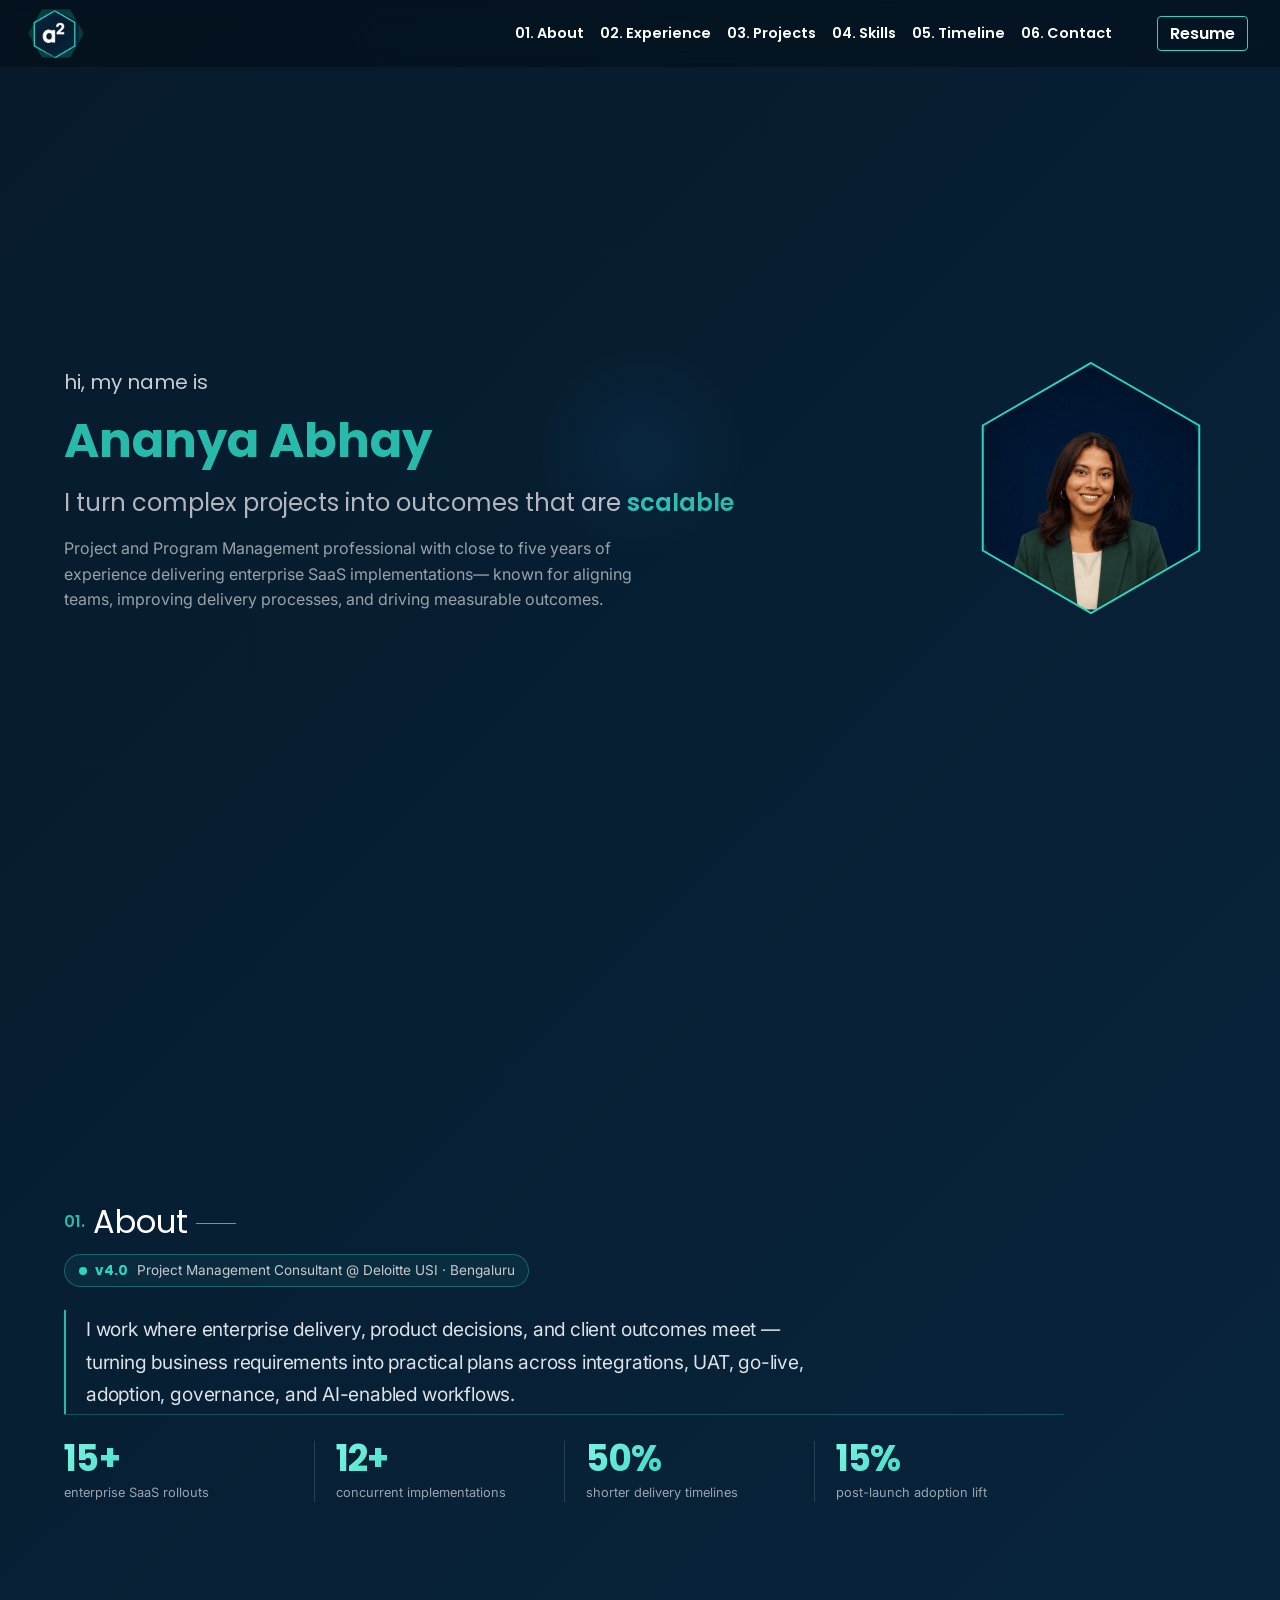
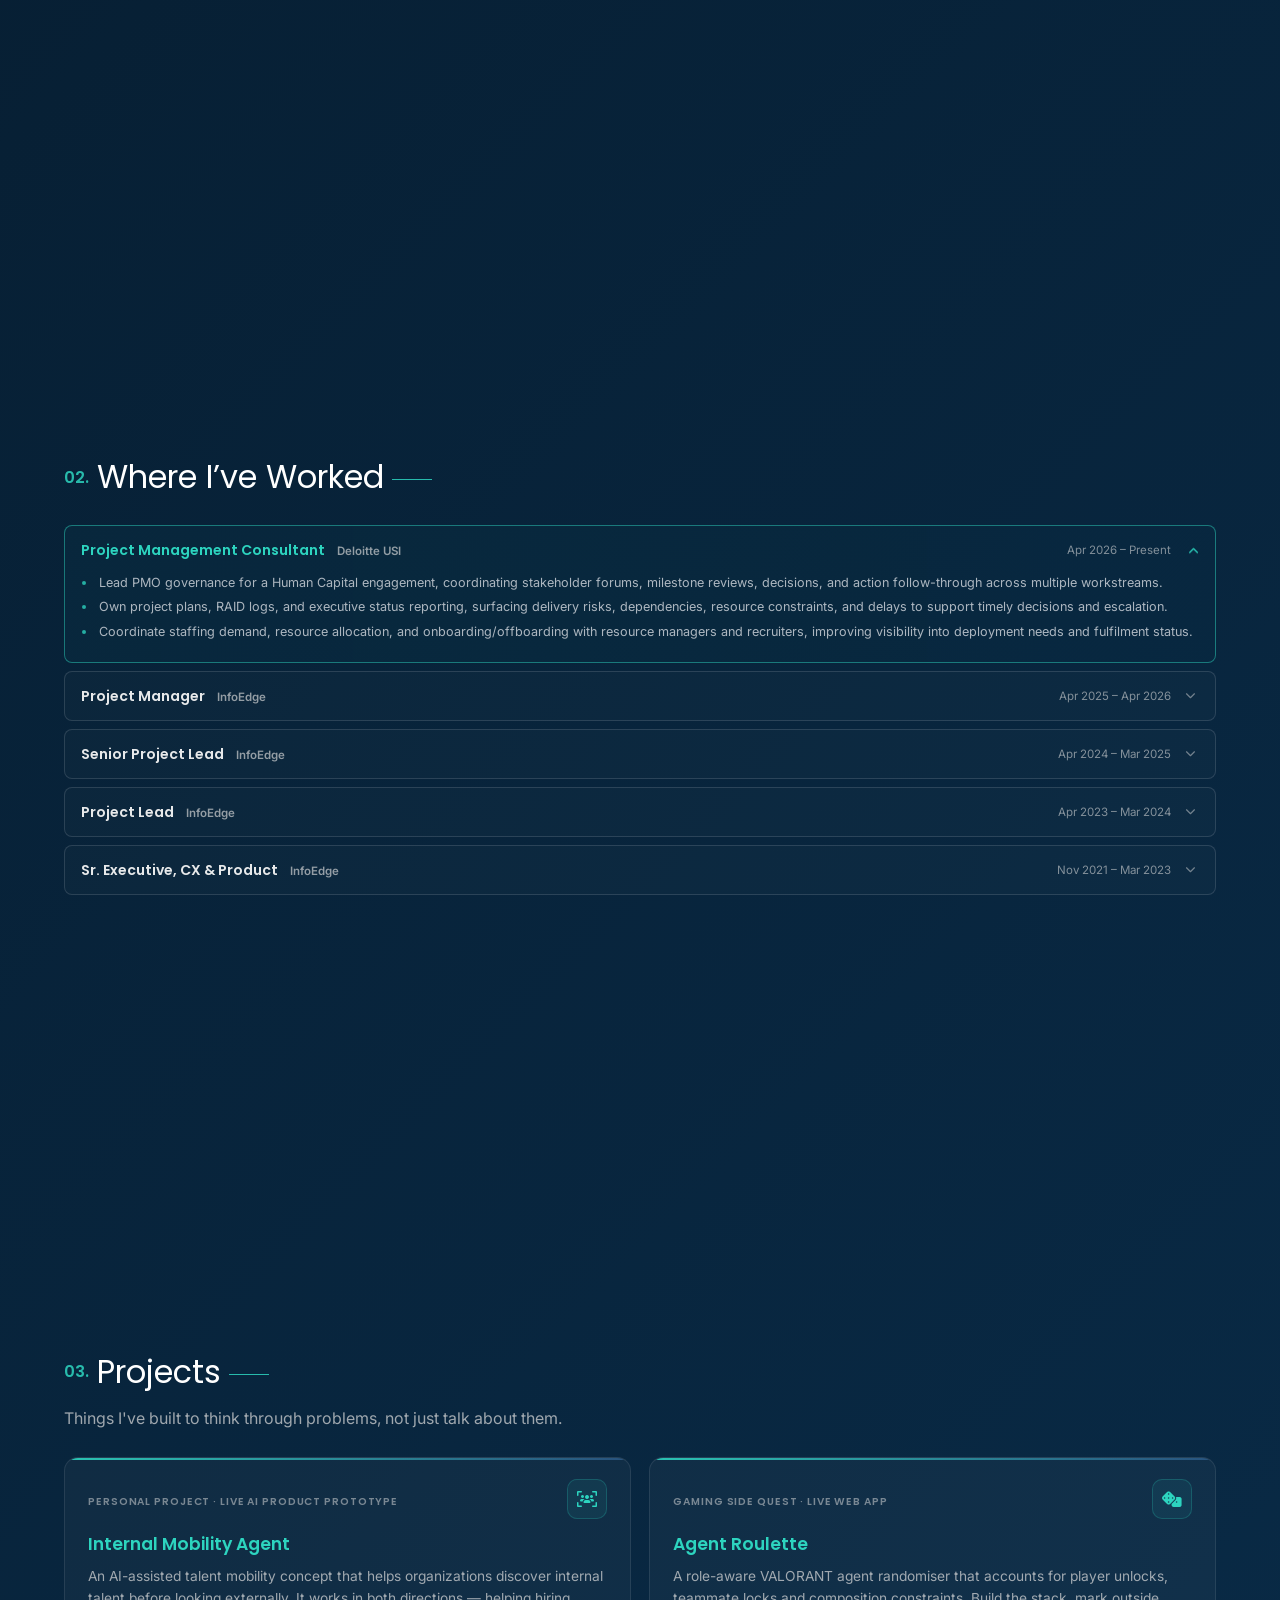
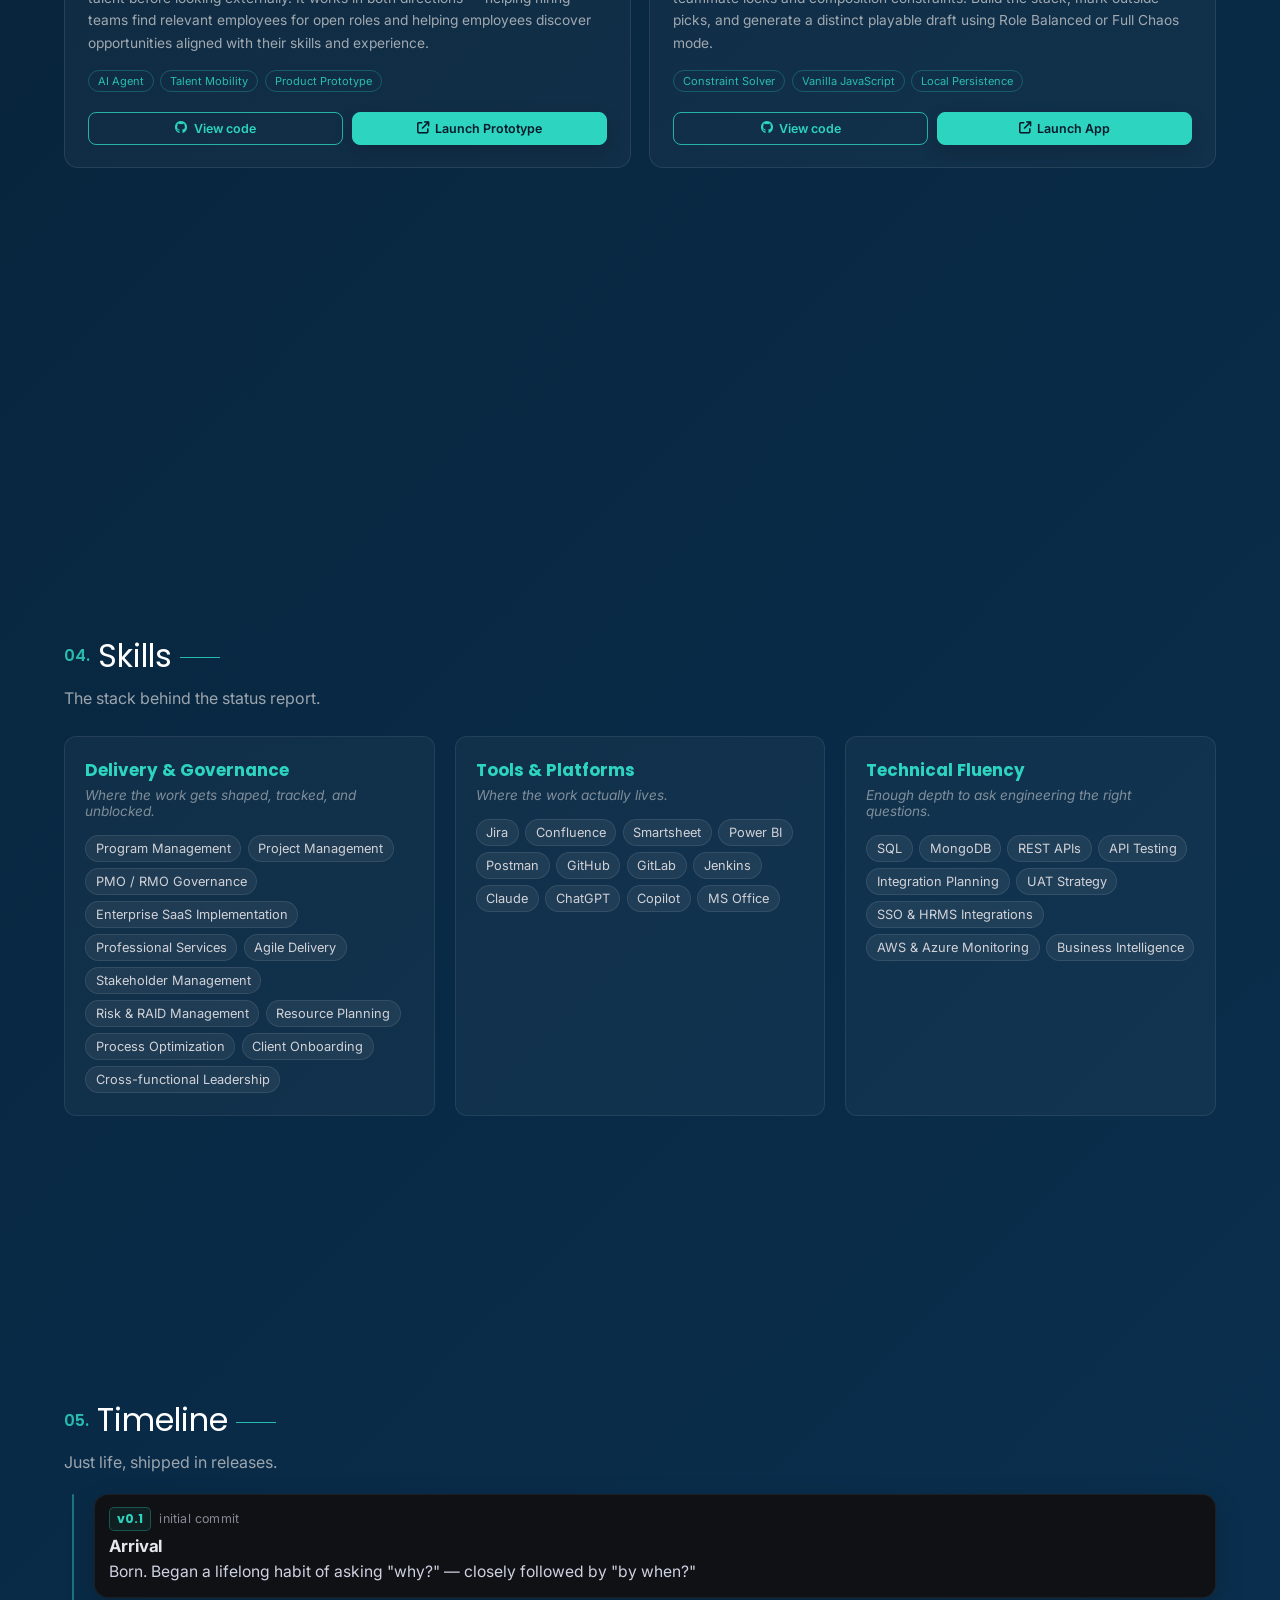
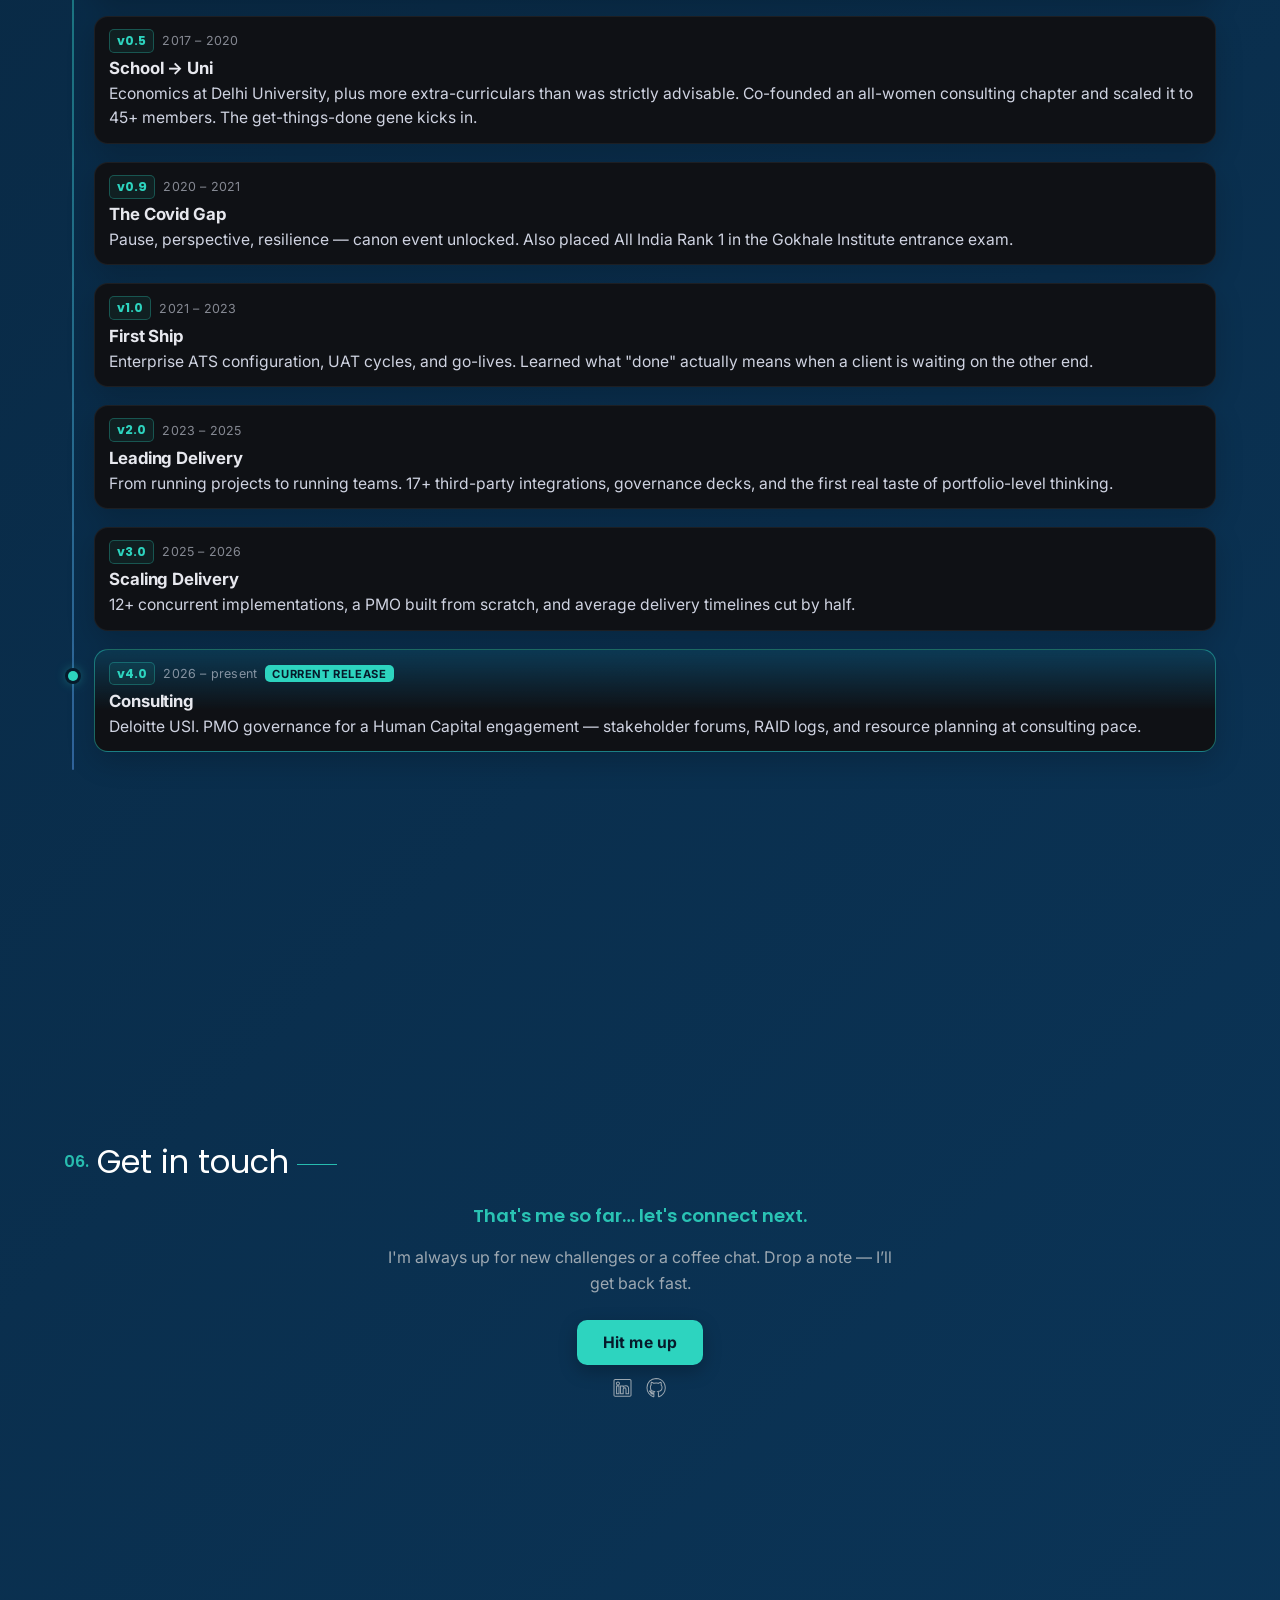
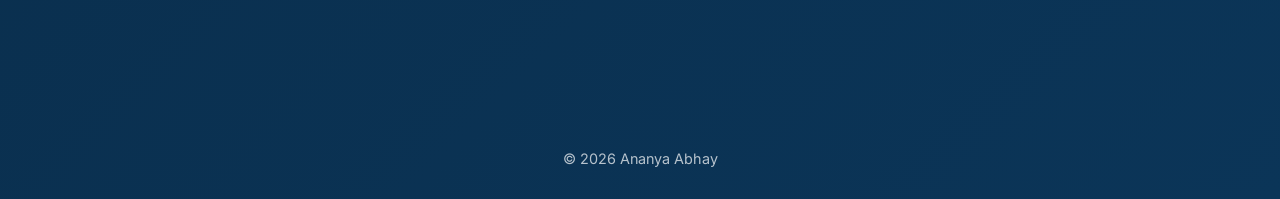
==== commit 78599eb0: "Fixed html file error" ====
--- a/index.html
+++ b/index.html
@@ -676,207 +676,208 @@
         </div>
 
       </article>
-
-      <!-- skills -->
-      <section id="skills">
-        <div class="section-title"><span class="num">04.</span>
-          <h2>Skills</h2>
-        </div>
-
-        <p class="skills-intro">The stack behind the status report.</p>
-
-        <div class="skills-grid">
-
-          <article class="skill-card">
-            <h3 class="skill-card-title">Delivery &amp; Governance</h3>
-            <p class="skill-card-note">Where the work gets shaped, tracked, and unblocked.</p>
-            <ul class="skill-chips">
-              <li>Program Management</li>
-              <li>Project Management</li>
-              <li>PMO / RMO Governance</li>
-              <li>Enterprise SaaS Implementation</li>
-              <li>Professional Services</li>
-              <li>Agile Delivery</li>
-              <li>Stakeholder Management</li>
-              <li>Risk &amp; RAID Management</li>
-              <li>Resource Planning</li>
-              <li>Process Optimization</li>
-              <li>Client Onboarding</li>
-              <li>Cross-functional Leadership</li>
-            </ul>
-          </article>
-
-          <article class="skill-card">
-            <h3 class="skill-card-title">Tools &amp; Platforms</h3>
-            <p class="skill-card-note">Where the work actually lives.</p>
-            <ul class="skill-chips">
-              <li>Jira</li>
-              <li>Confluence</li>
-              <li>Smartsheet</li>
-              <li>Power BI</li>
-              <li>Postman</li>
-              <li>GitHub</li>
-              <li>GitLab</li>
-              <li>Jenkins</li>
-              <li>Claude</li>
-              <li>ChatGPT</li>
-              <li>Copilot</li>
-              <li>MS Office</li>
-            </ul>
-          </article>
-
-          <article class="skill-card">
-            <h3 class="skill-card-title">Technical Fluency</h3>
-            <p class="skill-card-note">Enough depth to ask engineering the right questions.</p>
-            <ul class="skill-chips">
-              <li>SQL</li>
-              <li>MongoDB</li>
-              <li>REST APIs</li>
-              <li>API Testing</li>
-              <li>Integration Planning</li>
-              <li>UAT Strategy</li>
-              <li>SSO &amp; HRMS Integrations</li>
-              <li>AWS &amp; Azure Monitoring</li>
-              <li>Business Intelligence</li>
-            </ul>
-          </article>
-
-        </div>
-      </section>
-
-      <!-- timeline -->
-      <section id="timeline">
-        <div class="section-title"><span class="num">05.</span>
-          <h2>Timeline</h2>
-        </div>
-
-        <p class="tl-intro">Just life, shipped in releases.</p>
-
-        <ol class="tl">
-
-          <li class="tl-item">
-            <div class="tl-content" tabindex="0">
-              <div class="tl-meta">
-                <span class="tl-ver">v0.1</span>
-                <span class="tl-year">initial commit</span>
-              </div>
-              <h3 class="tl-title">Arrival</h3>
-              <p class="tl-desc">Born. Began a lifelong habit of asking "why?" — closely followed by "by when?"</p>
-            </div>
-          </li>
-
-          <li class="tl-item">
-            <div class="tl-content" tabindex="0">
-              <div class="tl-meta">
-                <span class="tl-ver">v0.5</span>
-                <span class="tl-year">2017 – 2020</span>
-              </div>
-              <h3 class="tl-title">School → Uni</h3>
-              <p class="tl-desc">Economics at Delhi University, plus more extra-curriculars than was strictly advisable.
-                Co-founded an all-women consulting chapter and scaled it to 45+ members. The get-things-done gene kicks
-                in.
-              </p>
-            </div>
-          </li>
-
-          <li class="tl-item">
-            <div class="tl-content" tabindex="0">
-              <div class="tl-meta">
-                <span class="tl-ver">v0.9</span>
-                <span class="tl-year">2020 – 2021</span>
-              </div>
-              <h3 class="tl-title">The Covid Gap</h3>
-              <p class="tl-desc">Pause, perspective, resilience — canon event unlocked. Also placed All India Rank 1 in
-                the
-                Gokhale Institute entrance exam.</p>
-            </div>
-          </li>
-
-          <li class="tl-item">
-            <div class="tl-content" tabindex="0">
-              <div class="tl-meta">
-                <span class="tl-ver">v1.0</span>
-                <span class="tl-year">2021 – 2023</span>
-              </div>
-              <h3 class="tl-title">First Ship</h3>
-              <p class="tl-desc">Enterprise ATS configuration, UAT cycles, and go-lives. Learned what "done" actually
-                means
-                when a client is waiting on the other end.</p>
-            </div>
-          </li>
-
-          <li class="tl-item">
-            <div class="tl-content" tabindex="0">
-              <div class="tl-meta">
-                <span class="tl-ver">v2.0</span>
-                <span class="tl-year">2023 – 2025</span>
-              </div>
-              <h3 class="tl-title">Leading Delivery</h3>
-              <p class="tl-desc">From running projects to running teams. 17+ third-party integrations, governance decks,
-                and
-                the first real taste of portfolio-level thinking.</p>
-            </div>
-          </li>
-
-          <li class="tl-item">
-            <div class="tl-content" tabindex="0">
-              <div class="tl-meta">
-                <span class="tl-ver">v3.0</span>
-                <span class="tl-year">2025 – 2026</span>
-              </div>
-              <h3 class="tl-title">Scaling Delivery</h3>
-              <p class="tl-desc">12+ concurrent implementations, a PMO built from scratch, and average delivery
-                timelines
-                cut by half.</p>
-            </div>
-          </li>
-
-          <li class="tl-item is-current">
-            <div class="tl-content" tabindex="0">
-              <div class="tl-meta">
-                <span class="tl-ver">v4.0</span>
-                <span class="tl-year">2026 – present</span>
-                <span class="tl-tag">current release</span>
-              </div>
-              <h3 class="tl-title">Consulting</h3>
-              <p class="tl-desc">Deloitte USI. PMO governance for a Human Capital engagement — stakeholder forums, RAID
-                logs, and resource planning at consulting pace.</p>
-            </div>
-          </li>
-        </ol>
-      </section>
-
-      <!-- contact -->
-      <section id="contact">
-        <div class="section-title"><span class="num">06.</span>
-          <h2>Get in touch</h2>
-        </div>
-        <p class="contact-text contact-lead">That's me so far… let's connect next.</p>
-        <p class="contact-text contact-sub">
-          I'm always up for new challenges or a coffee chat.
-          Drop a note — I’ll get back fast.
-        </p>
-
-        <div class="contact-box">
-          <a href="mailto:ananyaabhay@gmail.com">Hit me up</a>
-        </div>
-
-        <div class="contact-icons">
-          <a href="https://linkedin.com/in/ananyaabhay" target="_blank" rel="noopener noreferrer" aria-label="LinkedIn">
-            <i class="fa-brands fa-linkedin"></i>
-          </a>
-          <a href="https://github.com/ananyaabhay" target="_blank" rel="noopener noreferrer" aria-label="GitHub">
-            <i class="fa-brands fa-github"></i>
-          </a>
-        </div>
-
-      </section>
-
-
-      <!-- footer -->
-      <footer>© 2026 Ananya Abhay</footer>
-
-      <script src="js/scripts.js"></script>
+    </div>
+  </section>
+  <!-- skills -->
+  <section id="skills">
+    <div class="section-title"><span class="num">04.</span>
+      <h2>Skills</h2>
+    </div>
+
+    <p class="skills-intro">The stack behind the status report.</p>
+
+    <div class="skills-grid">
+
+      <article class="skill-card">
+        <h3 class="skill-card-title">Delivery &amp; Governance</h3>
+        <p class="skill-card-note">Where the work gets shaped, tracked, and unblocked.</p>
+        <ul class="skill-chips">
+          <li>Program Management</li>
+          <li>Project Management</li>
+          <li>PMO / RMO Governance</li>
+          <li>Enterprise SaaS Implementation</li>
+          <li>Professional Services</li>
+          <li>Agile Delivery</li>
+          <li>Stakeholder Management</li>
+          <li>Risk &amp; RAID Management</li>
+          <li>Resource Planning</li>
+          <li>Process Optimization</li>
+          <li>Client Onboarding</li>
+          <li>Cross-functional Leadership</li>
+        </ul>
+      </article>
+
+      <article class="skill-card">
+        <h3 class="skill-card-title">Tools &amp; Platforms</h3>
+        <p class="skill-card-note">Where the work actually lives.</p>
+        <ul class="skill-chips">
+          <li>Jira</li>
+          <li>Confluence</li>
+          <li>Smartsheet</li>
+          <li>Power BI</li>
+          <li>Postman</li>
+          <li>GitHub</li>
+          <li>GitLab</li>
+          <li>Jenkins</li>
+          <li>Claude</li>
+          <li>ChatGPT</li>
+          <li>Copilot</li>
+          <li>MS Office</li>
+        </ul>
+      </article>
+
+      <article class="skill-card">
+        <h3 class="skill-card-title">Technical Fluency</h3>
+        <p class="skill-card-note">Enough depth to ask engineering the right questions.</p>
+        <ul class="skill-chips">
+          <li>SQL</li>
+          <li>MongoDB</li>
+          <li>REST APIs</li>
+          <li>API Testing</li>
+          <li>Integration Planning</li>
+          <li>UAT Strategy</li>
+          <li>SSO &amp; HRMS Integrations</li>
+          <li>AWS &amp; Azure Monitoring</li>
+          <li>Business Intelligence</li>
+        </ul>
+      </article>
+
+    </div>
+  </section>
+
+  <!-- timeline -->
+  <section id="timeline">
+    <div class="section-title"><span class="num">05.</span>
+      <h2>Timeline</h2>
+    </div>
+
+    <p class="tl-intro">Just life, shipped in releases.</p>
+
+    <ol class="tl">
+
+      <li class="tl-item">
+        <div class="tl-content" tabindex="0">
+          <div class="tl-meta">
+            <span class="tl-ver">v0.1</span>
+            <span class="tl-year">initial commit</span>
+          </div>
+          <h3 class="tl-title">Arrival</h3>
+          <p class="tl-desc">Born. Began a lifelong habit of asking "why?" — closely followed by "by when?"</p>
+        </div>
+      </li>
+
+      <li class="tl-item">
+        <div class="tl-content" tabindex="0">
+          <div class="tl-meta">
+            <span class="tl-ver">v0.5</span>
+            <span class="tl-year">2017 – 2020</span>
+          </div>
+          <h3 class="tl-title">School → Uni</h3>
+          <p class="tl-desc">Economics at Delhi University, plus more extra-curriculars than was strictly advisable.
+            Co-founded an all-women consulting chapter and scaled it to 45+ members. The get-things-done gene kicks
+            in.
+          </p>
+        </div>
+      </li>
+
+      <li class="tl-item">
+        <div class="tl-content" tabindex="0">
+          <div class="tl-meta">
+            <span class="tl-ver">v0.9</span>
+            <span class="tl-year">2020 – 2021</span>
+          </div>
+          <h3 class="tl-title">The Covid Gap</h3>
+          <p class="tl-desc">Pause, perspective, resilience — canon event unlocked. Also placed All India Rank 1 in
+            the
+            Gokhale Institute entrance exam.</p>
+        </div>
+      </li>
+
+      <li class="tl-item">
+        <div class="tl-content" tabindex="0">
+          <div class="tl-meta">
+            <span class="tl-ver">v1.0</span>
+            <span class="tl-year">2021 – 2023</span>
+          </div>
+          <h3 class="tl-title">First Ship</h3>
+          <p class="tl-desc">Enterprise ATS configuration, UAT cycles, and go-lives. Learned what "done" actually
+            means
+            when a client is waiting on the other end.</p>
+        </div>
+      </li>
+
+      <li class="tl-item">
+        <div class="tl-content" tabindex="0">
+          <div class="tl-meta">
+            <span class="tl-ver">v2.0</span>
+            <span class="tl-year">2023 – 2025</span>
+          </div>
+          <h3 class="tl-title">Leading Delivery</h3>
+          <p class="tl-desc">From running projects to running teams. 17+ third-party integrations, governance decks,
+            and
+            the first real taste of portfolio-level thinking.</p>
+        </div>
+      </li>
+
+      <li class="tl-item">
+        <div class="tl-content" tabindex="0">
+          <div class="tl-meta">
+            <span class="tl-ver">v3.0</span>
+            <span class="tl-year">2025 – 2026</span>
+          </div>
+          <h3 class="tl-title">Scaling Delivery</h3>
+          <p class="tl-desc">12+ concurrent implementations, a PMO built from scratch, and average delivery
+            timelines
+            cut by half.</p>
+        </div>
+      </li>
+
+      <li class="tl-item is-current">
+        <div class="tl-content" tabindex="0">
+          <div class="tl-meta">
+            <span class="tl-ver">v4.0</span>
+            <span class="tl-year">2026 – present</span>
+            <span class="tl-tag">current release</span>
+          </div>
+          <h3 class="tl-title">Consulting</h3>
+          <p class="tl-desc">Deloitte USI. PMO governance for a Human Capital engagement — stakeholder forums, RAID
+            logs, and resource planning at consulting pace.</p>
+        </div>
+      </li>
+    </ol>
+  </section>
+
+  <!-- contact -->
+  <section id="contact">
+    <div class="section-title"><span class="num">06.</span>
+      <h2>Get in touch</h2>
+    </div>
+    <p class="contact-text contact-lead">That's me so far… let's connect next.</p>
+    <p class="contact-text contact-sub">
+      I'm always up for new challenges or a coffee chat.
+      Drop a note — I’ll get back fast.
+    </p>
+
+    <div class="contact-box">
+      <a href="mailto:ananyaabhay@gmail.com">Hit me up</a>
+    </div>
+
+    <div class="contact-icons">
+      <a href="https://linkedin.com/in/ananyaabhay" target="_blank" rel="noopener noreferrer" aria-label="LinkedIn">
+        <i class="fa-brands fa-linkedin"></i>
+      </a>
+      <a href="https://github.com/ananyaabhay" target="_blank" rel="noopener noreferrer" aria-label="GitHub">
+        <i class="fa-brands fa-github"></i>
+      </a>
+    </div>
+
+  </section>
+
+
+  <!-- footer -->
+  <footer>© 2026 Ananya Abhay</footer>
+
+  <script src="js/scripts.js"></script>
 </body>
 
 </html>
